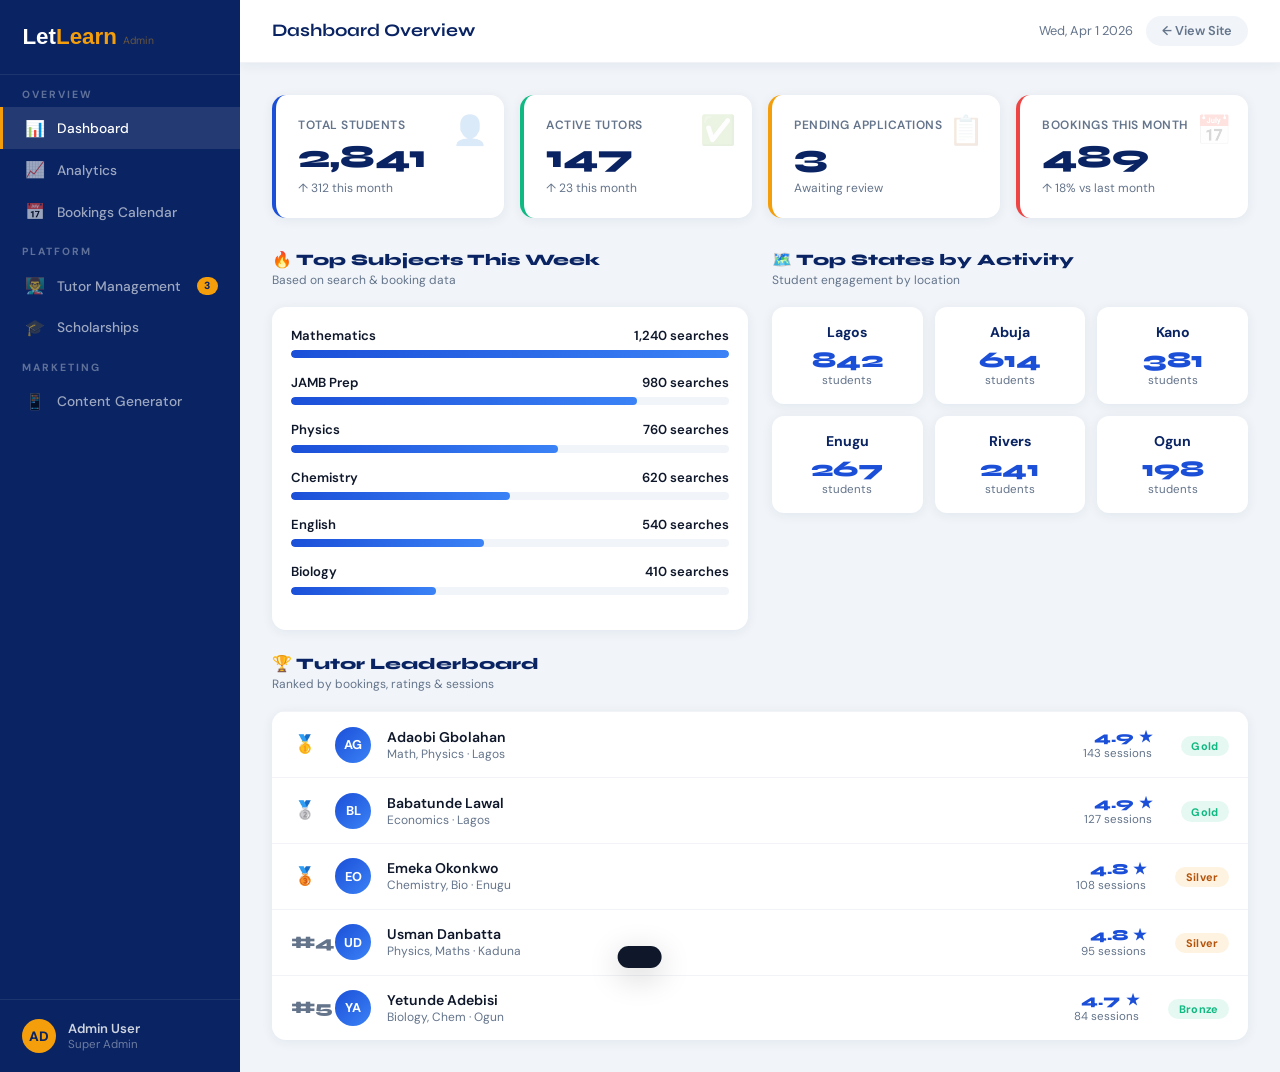
==== admin.html @ 4f498bf2 "Add files via upload" ====
<!DOCTYPE html>
<html lang="en">
<head>
<meta charset="UTF-8"/>
<meta name="viewport" content="width=device-width, initial-scale=1.0"/>
<title>Admin Dashboard — LetLearn</title>
<link rel="preconnect" href="https://fonts.googleapis.com"/>
<link href="https://fonts.googleapis.com/css2?family=Clash+Display:wght@400;500;600;700&family=Syne:wght@400;500;600;700;800&family=DM+Sans:ital,opsz,wght@0,9..40,300;0,9..40,400;0,9..40,500&display=swap" rel="stylesheet"/>
<style>
*,*::before,*::after{box-sizing:border-box;margin:0;padding:0}
body{font-family:'DM Sans',sans-serif;background:#F1F5F9;color:#0F172A;display:flex;min-height:100vh}
a{text-decoration:none;color:inherit}
button{cursor:pointer;border:none;font-family:inherit}

:root{
  --blue:#0A2463;--mid:#1B4FD8;--bright:#3B82F6;--gold:#F59E0B;
  --green:#10B981;--red:#EF4444;--gray:#64748B;--soft:#F1F5F9;--white:#fff;
  --shadow:0 2px 12px rgba(10,36,99,.07);--radius:14px;
}

/* SIDEBAR */
.sidebar{width:240px;background:var(--blue);min-height:100vh;flex-shrink:0;display:flex;flex-direction:column;position:sticky;top:0}
.sb-logo{padding:1.5rem 1.4rem;font-family:'Clash Display',sans-serif;font-weight:700;font-size:1.4rem;color:white;border-bottom:1px solid rgba(255,255,255,.08)}
.sb-logo span{color:var(--gold)}
.sb-section{font-size:.65rem;font-weight:700;letter-spacing:2px;text-transform:uppercase;color:rgba(255,255,255,.35);padding:.8rem 1.4rem .4rem}
.sb-item{display:flex;align-items:center;gap:.7rem;padding:.65rem 1.4rem;font-size:.86rem;font-weight:500;color:rgba(255,255,255,.6);cursor:pointer;transition:all .2s;border-left:3px solid transparent}
.sb-item:hover{background:rgba(255,255,255,.06);color:white}
.sb-item.active{background:rgba(255,255,255,.1);color:white;border-left-color:var(--gold)}
.sb-item .icon{font-size:1rem;width:20px;text-align:center}
.sb-badge{margin-left:auto;background:var(--gold);color:var(--blue);font-size:.65rem;font-weight:800;padding:.15rem .45rem;border-radius:50px}
.sb-footer{margin-top:auto;padding:1.2rem 1.4rem;border-top:1px solid rgba(255,255,255,.08)}
.sb-user{display:flex;align-items:center;gap:.7rem}
.sb-avatar{width:34px;height:34px;border-radius:50%;background:var(--gold);color:var(--blue);display:flex;align-items:center;justify-content:center;font-weight:800;font-size:.85rem;flex-shrink:0}
.sb-name{font-size:.82rem;font-weight:600;color:rgba(255,255,255,.8)}
.sb-role{font-size:.72rem;color:rgba(255,255,255,.4)}

/* MAIN */
.main{flex:1;overflow-y:auto}
.topbar{background:white;padding:1rem 2rem;display:flex;align-items:center;justify-content:space-between;border-bottom:1px solid rgba(10,36,99,.06);position:sticky;top:0;z-index:10;box-shadow:var(--shadow)}
.topbar-title{font-family:'Syne',sans-serif;font-weight:700;font-size:1.1rem;color:var(--blue)}
.topbar-actions{display:flex;align-items:center;gap:.8rem}
.btn-sm{padding:.4rem 1rem;border-radius:50px;font-size:.8rem;font-weight:600;transition:all .2s}
.btn-primary-sm{background:var(--mid);color:white}
.btn-primary-sm:hover{background:var(--blue)}
.btn-danger-sm{background:rgba(239,68,68,.1);color:#DC2626}
.btn-success-sm{background:rgba(16,185,129,.1);color:var(--green)}
.btn-ghost-sm{background:var(--soft);color:var(--gray)}

.content{padding:2rem;display:none}
.content.active{display:block}

/* KPI CARDS */
.kpi-grid{display:grid;grid-template-columns:repeat(auto-fit,minmax(200px,1fr));gap:1rem;margin-bottom:2rem}
.kpi{background:white;border-radius:var(--radius);padding:1.4rem;box-shadow:var(--shadow);border-left:4px solid transparent;position:relative;overflow:hidden}
.kpi.blue{border-color:var(--mid)}
.kpi.gold{border-color:var(--gold)}
.kpi.green{border-color:var(--green)}
.kpi.red{border-color:#EF4444}
.kpi-label{font-size:.75rem;font-weight:600;color:var(--gray);text-transform:uppercase;letter-spacing:.5px;margin-bottom:.5rem}
.kpi-value{font-family:'Syne',sans-serif;font-size:2rem;font-weight:800;color:var(--blue);line-height:1}
.kpi-sub{font-size:.75rem;color:var(--gray);margin-top:.4rem}
.kpi-icon{position:absolute;right:1rem;top:1rem;font-size:1.8rem;opacity:.15}

/* SECTION */
.sec-header{display:flex;align-items:center;justify-content:space-between;margin-bottom:1.2rem}
.sec-title{font-family:'Syne',sans-serif;font-weight:800;font-size:1rem;color:var(--blue)}
.sec-sub{font-size:.75rem;color:var(--gray);margin-top:.2rem}

/* TABLE */
.table-wrap{background:white;border-radius:var(--radius);box-shadow:var(--shadow);overflow:hidden}
table{width:100%;border-collapse:collapse}
thead{background:var(--soft)}
th{padding:.9rem 1rem;text-align:left;font-size:.72rem;font-weight:700;color:var(--gray);text-transform:uppercase;letter-spacing:.5px;white-space:nowrap}
td{padding:.85rem 1rem;font-size:.85rem;color:#334155;border-top:1px solid rgba(10,36,99,.05)}
tr:hover td{background:rgba(27,79,216,.02)}

/* STATUS CHIPS */
.chip{display:inline-block;font-size:.68rem;font-weight:700;padding:.2rem .65rem;border-radius:50px;letter-spacing:.3px}
.chip.pending{background:rgba(245,158,11,.12);color:#B45309}
.chip.approved{background:rgba(16,185,129,.1);color:var(--green)}
.chip.rejected{background:rgba(239,68,68,.1);color:#DC2626}
.chip.open{background:rgba(16,185,129,.1);color:var(--green)}

/* LEADERBOARD */
.lb-row{display:flex;align-items:center;gap:1rem;padding:.9rem 1.2rem;border-top:1px solid rgba(10,36,99,.05)}
.lb-rank{font-family:'Syne',sans-serif;font-weight:800;font-size:1.1rem;width:28px;text-align:center;color:var(--gray);flex-shrink:0}
.lb-rank.top{color:var(--gold)}
.lb-avatar{width:36px;height:36px;border-radius:50%;background:linear-gradient(135deg,var(--mid),var(--bright));color:white;display:flex;align-items:center;justify-content:center;font-weight:700;font-size:.8rem;flex-shrink:0}
.lb-info{flex:1}
.lb-name{font-weight:600;font-size:.88rem}
.lb-meta{font-size:.75rem;color:var(--gray)}
.lb-score{font-family:'Syne',sans-serif;font-weight:800;font-size:.95rem;color:var(--mid)}

/* SUBJECT BARS */
.subj-bar-wrap{background:white;border-radius:var(--radius);box-shadow:var(--shadow);padding:1.2rem}
.subj-row{margin-bottom:1rem}
.subj-top{display:flex;justify-content:space-between;font-size:.82rem;font-weight:600;margin-bottom:.4rem}
.bar{height:8px;border-radius:50px;background:var(--soft);overflow:hidden}
.bar-fill{height:100%;border-radius:50px;background:linear-gradient(90deg,var(--mid),var(--bright));transition:width .8s ease}

/* STATE CARDS */
.state-grid{display:grid;grid-template-columns:repeat(auto-fill,minmax(150px,1fr));gap:.75rem}
.state-card{background:white;border-radius:12px;box-shadow:var(--shadow);padding:1rem;text-align:center}
.state-name{font-weight:700;font-size:.88rem;color:var(--blue);margin-bottom:.3rem}
.state-count{font-family:'Syne',sans-serif;font-size:1.4rem;font-weight:800;color:var(--mid)}
.state-label{font-size:.72rem;color:var(--gray)}

/* GEN CONTENT */
.gen-tabs{display:flex;gap:.4rem;margin-bottom:1rem}
.gen-tab{padding:.45rem 1rem;border-radius:50px;font-size:.8rem;font-weight:600;background:var(--soft);color:var(--gray);transition:all .2s}
.gen-tab.active{background:var(--mid);color:white}
.gen-content{background:white;border-radius:var(--radius);box-shadow:var(--shadow);padding:1.5rem}
.gen-post{background:var(--soft);border-radius:12px;padding:1.2rem;font-size:.88rem;line-height:1.7;color:#334155;margin-bottom:1rem;white-space:pre-wrap;font-family:'DM Sans',sans-serif}
.gen-actions{display:flex;gap:.8rem;flex-wrap:wrap}

/* CALENDAR */
.cal-grid{display:grid;grid-template-columns:repeat(7,1fr);gap:.3rem}
.cal-head{text-align:center;font-size:.68rem;font-weight:700;color:var(--gray);padding:.3rem;text-transform:uppercase}
.cal-day{aspect-ratio:1;display:flex;align-items:center;justify-content:center;border-radius:8px;font-size:.8rem;cursor:pointer;transition:all .2s;position:relative}
.cal-day:hover{background:rgba(27,79,216,.08)}
.cal-day.today{background:var(--mid);color:white;font-weight:700}
.cal-day.has-booking::after{content:'';position:absolute;bottom:3px;left:50%;transform:translateX(-50%);width:4px;height:4px;border-radius:50%;background:var(--gold)}
.cal-day.empty{opacity:0}

/* Toast */
.toast{position:fixed;bottom:2rem;left:50%;transform:translateX(-50%) translateY(100px);background:#0F172A;color:white;padding:.7rem 1.4rem;border-radius:50px;font-size:.85rem;font-weight:600;z-index:999;transition:transform .3s;box-shadow:0 8px 32px rgba(0,0,0,.2)}
.toast.show{transform:translateX(-50%) translateY(0)}

/* Responsive */
@media(max-width:768px){
  .sidebar{display:none}
  .content{padding:1rem}
  .topbar{padding:.8rem 1rem}
}
</style>
</head>
<body>

<!-- SIDEBAR -->
<div class="sidebar">
  <div class="sb-logo">Let<span>Learn</span> <span style="font-size:.65rem;opacity:.4;font-family:'DM Sans';font-weight:400">Admin</span></div>

  <div class="sb-section">Overview</div>
  <div class="sb-item active" onclick="showPage('overview',this)"><span class="icon">📊</span> Dashboard</div>
  <div class="sb-item" onclick="showPage('analytics',this)"><span class="icon">📈</span> Analytics</div>
  <div class="sb-item" onclick="showPage('calendar',this)"><span class="icon">📅</span> Bookings Calendar</div>

  <div class="sb-section">Platform</div>
  <div class="sb-item" onclick="showPage('tutors',this)">
    <span class="icon">👨‍🏫</span> Tutor Management
    <span class="sb-badge" id="pendingBadge">3</span>
  </div>
  <div class="sb-item" onclick="showPage('scholarships',this)"><span class="icon">🎓</span> Scholarships</div>

  <div class="sb-section">Marketing</div>
  <div class="sb-item" onclick="showPage('social',this)"><span class="icon">📱</span> Content Generator</div>

  <div class="sb-footer">
    <div class="sb-user">
      <div class="sb-avatar">AD</div>
      <div>
        <div class="sb-name">Admin User</div>
        <div class="sb-role">Super Admin</div>
      </div>
    </div>
  </div>
</div>

<!-- MAIN -->
<div class="main">

  <!-- TOP BAR -->
  <div class="topbar">
    <div class="topbar-title" id="topbarTitle">Dashboard Overview</div>
    <div class="topbar-actions">
      <span style="font-size:.8rem;color:var(--gray)">Wed, Apr 1 2026</span>
      <a href="index.html" class="btn-sm btn-ghost-sm">← View Site</a>
    </div>
  </div>

  <!-- OVERVIEW -->
  <div class="content active" id="page-overview">
    <div class="kpi-grid">
      <div class="kpi blue"><div class="kpi-icon">👤</div><div class="kpi-label">Total Students</div><div class="kpi-value">2,841</div><div class="kpi-sub">↑ 312 this month</div></div>
      <div class="kpi green"><div class="kpi-icon">✅</div><div class="kpi-label">Active Tutors</div><div class="kpi-value">147</div><div class="kpi-sub">↑ 23 this month</div></div>
      <div class="kpi gold"><div class="kpi-icon">📋</div><div class="kpi-label">Pending Applications</div><div class="kpi-value">3</div><div class="kpi-sub">Awaiting review</div></div>
      <div class="kpi red"><div class="kpi-icon">📅</div><div class="kpi-label">Bookings This Month</div><div class="kpi-value">489</div><div class="kpi-sub">↑ 18% vs last month</div></div>
    </div>

    <div style="display:grid;grid-template-columns:1fr 1fr;gap:1.5rem">
      <!-- Top Subjects -->
      <div>
        <div class="sec-header"><div><div class="sec-title">🔥 Top Subjects This Week</div><div class="sec-sub">Based on search & booking data</div></div></div>
        <div class="subj-bar-wrap" id="subjectBars"></div>
      </div>

      <!-- Top States -->
      <div>
        <div class="sec-header"><div><div class="sec-title">🗺️ Top States by Activity</div><div class="sec-sub">Student engagement by location</div></div></div>
        <div class="state-grid" id="stateGrid"></div>
      </div>
    </div>

    <!-- Leaderboard -->
    <div style="margin-top:1.5rem">
      <div class="sec-header"><div><div class="sec-title">🏆 Tutor Leaderboard</div><div class="sec-sub">Ranked by bookings, ratings & sessions</div></div></div>
      <div class="table-wrap" id="leaderboard"></div>
    </div>
  </div>

  <!-- ANALYTICS -->
  <div class="content" id="page-analytics">
    <div class="kpi-grid">
      <div class="kpi blue"><div class="kpi-label">Scholarship Searches / Day</div><div class="kpi-value">1,240</div><div class="kpi-sub">↑ 8% vs last week</div></div>
      <div class="kpi green"><div class="kpi-label">Avg Session Rating</div><div class="kpi-value">4.8</div><div class="kpi-sub">Based on 1,203 reviews</div></div>
      <div class="kpi gold"><div class="kpi-label">Tutor Approval Rate</div><div class="kpi-value">74%</div><div class="kpi-sub">Last 30 days</div></div>
      <div class="kpi red"><div class="kpi-label">Avg Time to Approval</div><div class="kpi-value">1.4d</div><div class="kpi-sub">Days from application</div></div>
    </div>
    <div style="background:white;border-radius:var(--radius);box-shadow:var(--shadow);padding:2rem;text-align:center;color:var(--gray)">
      <div style="font-size:3rem;margin-bottom:1rem">📊</div>
      <div style="font-weight:600;margin-bottom:.5rem">Full Analytics Dashboard</div>
      <div style="font-size:.85rem">Connect to Supabase & Cloudflare Analytics for live charts and funnel data.</div>
    </div>
  </div>

  <!-- CALENDAR -->
  <div class="content" id="page-calendar">
    <div style="background:white;border-radius:var(--radius);box-shadow:var(--shadow);padding:1.5rem;max-width:480px;margin-bottom:1.5rem">
      <div class="sec-header" style="margin-bottom:1rem">
        <div class="sec-title">📅 April 2026</div>
        <div style="display:flex;gap:.5rem">
          <button class="btn-sm btn-ghost-sm">←</button>
          <button class="btn-sm btn-ghost-sm">→</button>
        </div>
      </div>
      <div class="cal-grid" id="calendar"></div>
    </div>
    <div class="table-wrap">
      <table>
        <thead><tr><th>Date</th><th>Student</th><th>Tutor</th><th>Subject</th><th>Type</th><th>Status</th></tr></thead>
        <tbody id="bookingsTable"></tbody>
      </table>
    </div>
  </div>

  <!-- TUTORS -->
  <div class="content" id="page-tutors">
    <div class="sec-header">
      <div><div class="sec-title">👨‍🏫 Tutor Management</div><div class="sec-sub" id="pendingCount">3 applications pending review</div></div>
    </div>
    <div class="table-wrap" style="margin-bottom:1.5rem">
      <table>
        <thead><tr><th>Name</th><th>Subjects</th><th>Rate</th><th>State</th><th>Status</th><th>Applied</th><th>Actions</th></tr></thead>
        <tbody id="tutorTable"></tbody>
      </table>
    </div>
    <div class="sec-header" style="margin-top:2rem"><div><div class="sec-title">✅ Active Tutors</div><div class="sec-sub">Currently visible on the platform</div></div></div>
    <div class="table-wrap">
      <table>
        <thead><tr><th>Name</th><th>Subjects</th><th>State</th><th>Rating</th><th>Sessions</th><th>Rate</th></tr></thead>
        <tbody id="activeTutorTable"></tbody>
      </table>
    </div>
  </div>

  <!-- SCHOLARSHIPS -->
  <div class="content" id="page-scholarships">
    <div class="sec-header">
      <div><div class="sec-title">🎓 Scholarship Management</div><div class="sec-sub">Manage and curate scholarship listings</div></div>
      <button class="btn-sm btn-primary-sm" onclick="showToast('Feature coming in Phase 1!')">+ Add Scholarship</button>
    </div>
    <div style="background:white;border-radius:var(--radius);box-shadow:var(--shadow);padding:2rem;text-align:center;color:var(--gray)">
      <div style="font-size:3rem;margin-bottom:1rem">🤖</div>
      <div style="font-weight:600;margin-bottom:.5rem">AI-Powered (Current)</div>
      <div style="font-size:.85rem;max-width:400px;margin:0 auto 1.5rem">Scholarships are currently generated dynamically by Claude AI. Manual curation and override is scheduled for Phase 1.</div>
      <button class="btn-sm btn-primary-sm" onclick="showToast('This will connect to your Supabase scholarships table in Phase 1')">Set Up Manual Listings</button>
    </div>
  </div>

  <!-- SOCIAL -->
  <div class="content" id="page-social">
    <div class="sec-header">
      <div><div class="sec-title">📱 Social Media Content Generator</div><div class="sec-sub">Turn platform data into ready-to-post content</div></div>
    </div>
    <div class="gen-tabs">
      <button class="gen-tab active" onclick="switchGenTab('tiktok',this)">▶️ TikTok</button>
      <button class="gen-tab" onclick="switchGenTab('instagram',this)">📸 Instagram</button>
      <button class="gen-tab" onclick="switchGenTab('whatsapp',this)">💬 WhatsApp</button>
    </div>
    <div class="gen-content">
      <div style="margin-bottom:1.2rem">
        <label style="font-size:.82rem;font-weight:600;color:var(--gray);display:block;margin-bottom:.5rem">Topic</label>
        <div style="display:flex;gap:.5rem;flex-wrap:wrap" id="topicPills">
          <button class="gen-tab active" onclick="selectTopic(this,'Most Wanted Subjects')">Most Wanted Subjects</button>
          <button class="gen-tab" onclick="selectTopic(this,'Lagos Scholarships')">Lagos Scholarships</button>
          <button class="gen-tab" onclick="selectTopic(this,'JAMB Tips')">JAMB Tips</button>
          <button class="gen-tab" onclick="selectTopic(this,'New Tutors')">New Tutors</button>
        </div>
      </div>
      <div class="gen-post" id="genPost">Loading post...</div>
      <div class="gen-actions">
        <button class="btn-sm btn-primary-sm" onclick="generatePost()">🔄 Regenerate</button>
        <button class="btn-sm btn-ghost-sm" onclick="copyPost()">📋 Copy to Clipboard</button>
      </div>
    </div>
  </div>

</div><!-- end main -->

<div class="toast" id="toast"></div>

<script>
// ── DATA ─────────────────────────────────────────────────────────────────
const SUBJECTS_DATA = [
  { name: 'Mathematics', count: 1240, pct: 100 },
  { name: 'JAMB Prep', count: 980, pct: 79 },
  { name: 'Physics', count: 760, pct: 61 },
  { name: 'Chemistry', count: 620, pct: 50 },
  { name: 'English', count: 540, pct: 44 },
  { name: 'Biology', count: 410, pct: 33 },
];

const STATES_DATA = [
  { name: 'Lagos', count: 842 },
  { name: 'Abuja', count: 614 },
  { name: 'Kano', count: 381 },
  { name: 'Enugu', count: 267 },
  { name: 'Rivers', count: 241 },
  { name: 'Ogun', count: 198 },
];

const LEADERBOARD = [
  { name: 'Adaobi Gbolahan', initials: 'AG', subjects: 'Math, Physics', state: 'Lagos', rating: 4.9, sessions: 143, tier: 'Gold' },
  { name: 'Babatunde Lawal', initials: 'BL', subjects: 'Economics', state: 'Lagos', rating: 4.9, sessions: 127, tier: 'Gold' },
  { name: 'Emeka Okonkwo', initials: 'EO', subjects: 'Chemistry, Bio', state: 'Enugu', rating: 4.8, sessions: 108, tier: 'Silver' },
  { name: 'Usman Danbatta', initials: 'UD', subjects: 'Physics, Maths', state: 'Kaduna', rating: 4.8, sessions: 95, tier: 'Silver' },
  { name: 'Yetunde Adebisi', initials: 'YA', subjects: 'Biology, Chem', state: 'Ogun', rating: 4.7, sessions: 84, tier: 'Bronze' },
];

const PENDING_APPS = [
  { id: 1, name: 'Chioma Nwosu', subjects: 'Mathematics, Further Maths', rate: '₦4,000', state: 'Imo', status: 'pending', date: 'Mar 29, 2026' },
  { id: 2, name: 'Abubakar Musa', subjects: 'Physics, JAMB Prep', rate: '₦3,000', state: 'Sokoto', status: 'pending', date: 'Mar 30, 2026' },
  { id: 3, name: 'Temitope Adeyemi', subjects: 'English, Literature', rate: '₦2,500', state: 'Oyo', status: 'pending', date: 'Mar 31, 2026' },
];

const ACTIVE_TUTORS_DB = [
  { name: 'Adaobi Gbolahan', subjects: 'Math, Physics, JAMB', state: 'Lagos', rating: '4.9 ★', sessions: 143, rate: '₦3,500' },
  { name: 'Emeka Okonkwo', subjects: 'Chemistry, Biology, WAEC', state: 'Enugu', rating: '4.8 ★', sessions: 93, rate: '₦2,800' },
  { name: 'Fatima Al-Hassan', subjects: 'English, Literature, JAMB', state: 'Kano', rating: '4.7 ★', sessions: 84, rate: '₦2,500' },
  { name: 'Babatunde Lawal', subjects: 'Economics, Commerce', state: 'Lagos', rating: '4.9 ★', sessions: 127, rate: '₦3,200' },
];

const BOOKINGS = [
  { date: 'Apr 2', student: 'Amaka O.', tutor: 'Adaobi G.', subject: 'Mathematics', type: 'Online', status: 'confirmed' },
  { date: 'Apr 3', student: 'Emeka I.', tutor: 'Emeka O.', subject: 'Chemistry', type: 'In-Person', status: 'confirmed' },
  { date: 'Apr 5', student: 'Ngozi A.', tutor: 'Fatima H.', subject: 'English', type: 'Online', status: 'pending' },
  { date: 'Apr 7', student: 'Chidi U.', tutor: 'Babatunde L.', subject: 'Economics', type: 'Online', status: 'confirmed' },
  { date: 'Apr 10', student: 'Femi T.', tutor: 'Adaobi G.', subject: 'Physics', type: 'In-Person', status: 'pending' },
];

// ── RENDERS ──────────────────────────────────────────────────────────────
function renderSubjectBars() {
  const el = document.getElementById('subjectBars');
  if (!el) return;
  el.innerHTML = SUBJECTS_DATA.map(s => `
    <div class="subj-row">
      <div class="subj-top"><span>${s.name}</span><span>${s.count.toLocaleString()} searches</span></div>
      <div class="bar"><div class="bar-fill" style="width:${s.pct}%"></div></div>
    </div>
  `).join('');
}

function renderStates() {
  const el = document.getElementById('stateGrid');
  if (!el) return;
  el.innerHTML = STATES_DATA.map(s => `
    <div class="state-card">
      <div class="state-name">${s.name}</div>
      <div class="state-count">${s.count}</div>
      <div class="state-label">students</div>
    </div>
  `).join('');
}

function renderLeaderboard() {
  const el = document.getElementById('leaderboard');
  if (!el) return;
  el.innerHTML = LEADERBOARD.map((t, i) => `
    <div class="lb-row">
      <div class="lb-rank ${i < 2 ? 'top' : ''}">${i === 0 ? '🥇' : i === 1 ? '🥈' : i === 2 ? '🥉' : '#' + (i+1)}</div>
      <div class="lb-avatar">${t.initials}</div>
      <div class="lb-info">
        <div class="lb-name">${t.name}</div>
        <div class="lb-meta">${t.subjects} · ${t.state}</div>
      </div>
      <div style="text-align:right">
        <div class="lb-score">${t.rating} ★</div>
        <div style="font-size:.72rem;color:var(--gray)">${t.sessions} sessions</div>
      </div>
      <div style="margin-left:.8rem">
        <span class="chip ${t.tier === 'Gold' ? 'approved' : t.tier === 'Silver' ? 'pending' : 'open'}">${t.tier}</span>
      </div>
    </div>
  `).join('');
}

function renderTutorTable() {
  const el = document.getElementById('tutorTable');
  if (!el) return;
  el.innerHTML = PENDING_APPS.map(a => `
    <tr id="app-${a.id}">
      <td><strong>${a.name}</strong></td>
      <td style="font-size:.8rem">${a.subjects}</td>
      <td>${a.rate}/hr</td>
      <td>${a.state}</td>
      <td><span class="chip ${a.status}">${a.status}</span></td>
      <td style="color:var(--gray);font-size:.8rem">${a.date}</td>
      <td>
        <div style="display:flex;gap:.4rem">
          <button class="btn-sm btn-success-sm" onclick="approveApp(${a.id},'${a.name}')">✓ Approve</button>
          <button class="btn-sm btn-danger-sm" onclick="rejectApp(${a.id},'${a.name}')">✗ Reject</button>
        </div>
      </td>
    </tr>
  `).join('');
}

function renderActiveTutors() {
  const el = document.getElementById('activeTutorTable');
  if (!el) return;
  el.innerHTML = ACTIVE_TUTORS_DB.map(t => `
    <tr>
      <td><strong>${t.name}</strong></td>
      <td style="font-size:.8rem">${t.subjects}</td>
      <td>${t.state}</td>
      <td style="color:#B45309;font-weight:600">${t.rating}</td>
      <td>${t.sessions}</td>
      <td><strong>${t.rate}/hr</strong></td>
    </tr>
  `).join('');
}

function renderCalendar() {
  const el = document.getElementById('calendar');
  if (!el) return;
  const days = ['Su','Mo','Tu','We','Th','Fr','Sa'];
  let html = days.map(d => `<div class="cal-head">${d}</div>`).join('');
  // April 2026 starts on Wednesday (day index 3)
  for (let i = 0; i < 3; i++) html += `<div class="cal-day empty"></div>`;
  const bookingDays = [2, 3, 5, 7, 10, 14, 17, 21, 24, 28];
  for (let d = 1; d <= 30; d++) {
    const isToday = d === 1;
    const hasBook = bookingDays.includes(d);
    html += `<div class="cal-day${isToday?' today':''}${hasBook?' has-booking':''}">${d}</div>`;
  }
  el.innerHTML = html;
}

function renderBookingsTable() {
  const el = document.getElementById('bookingsTable');
  if (!el) return;
  el.innerHTML = BOOKINGS.map(b => `
    <tr>
      <td>${b.date}</td>
      <td>${b.student}</td>
      <td>${b.tutor}</td>
      <td>${b.subject}</td>
      <td style="font-size:.8rem">${b.type}</td>
      <td><span class="chip ${b.status}">${b.status}</span></td>
    </tr>
  `).join('');
}

// ── ACTIONS ──────────────────────────────────────────────────────────────
function approveApp(id, name) {
  const row = document.getElementById('app-' + id);
  if (row) {
    row.querySelector('td:nth-child(5)').innerHTML = '<span class="chip approved">approved</span>';
    row.querySelector('td:last-child').innerHTML = '<span style="font-size:.8rem;color:var(--green);font-weight:600">✓ Approved</span>';
  }
  // Update badge
  const badge = document.getElementById('pendingBadge');
  const pending = document.querySelectorAll('.chip.pending').length;
  badge.textContent = pending;
  showToast(`✅ ${name} has been approved!`);
}

function rejectApp(id, name) {
  const row = document.getElementById('app-' + id);
  if (row) {
    row.querySelector('td:nth-child(5)').innerHTML = '<span class="chip rejected">rejected</span>';
    row.querySelector('td:last-child').innerHTML = '<span style="font-size:.8rem;color:#DC2626;font-weight:600">✗ Rejected</span>';
  }
  showToast(`${name}'s application has been rejected.`);
}

// ── SOCIAL GEN ─────────────────────────────────────────────────────────
const POSTS = {
  tiktok: {
    'Most Wanted Subjects': `🔥 The #1 most searched subject on LetLearn this week? MATHEMATICS.\n\nNot surprised?\n\nHere's what we know:\n✅ 1,240 students searched for Maths tutors\n✅ Lagos alone has 400+ searches\n✅ Average tutor rate: ₦3,200/hr\n\nIf you're a Maths tutor in Nigeria — JOIN NOW 👇\n\n#LetLearn #NigerianTutor #Mathematics #JAMB2026`,
    'Lagos Scholarships': `📢 ATTENTION Lagos Students!\n\nWe just found 6 open scholarships specifically for Lagos students.\n\nDeadlines range from July to October 2026.\n\nSome are up to ₦300,000 🤑\n\nSearch "Lagos" on LetLearn right now before they close!\n\nLink in bio 👆\n\n#LetLearn #LagosStudent #Scholarship2026`,
    'JAMB Tips': `JAMB tip that literally nobody talks about 👇\n\nThe students who score 280+ don't just read more.\n\nThey do PAST QUESTIONS every single day.\n\n40 minutes. Every day. For 8 weeks.\n\nWant a tutor to guide you through this?\n\nFind one on LetLearn 📚\n\n#JAMB2026 #LetLearn #NigerianStudents`,
    'New Tutors': `We just approved 23 new tutors this month! 🎉\n\nSubjects: Maths, Physics, Chemistry, English, Economics...\n\nStates: Lagos, Abuja, Kano, Enugu, Rivers...\n\nAll verified. All ready to book.\n\nFind your tutor on LetLearn 👇\n\n#LetLearn #NigerianTutor #Education`,
  },
  instagram: {
    'Most Wanted Subjects': `📊 Platform Data Drop!\n\nMathematics is the #1 most-searched subject on LetLearn this week with over 1,200 student searches.\n\nOur verified Mathematics tutors are available across 30+ Nigerian states, starting from ₦2,500/hr.\n\nFind your tutor at the link in bio.\n\n#LetLearnNG #MathsTutor #NigerianStudents #Education #JAMB2026 #WAEC2026`,
    'Lagos Scholarships': `🎓 Lagos Students — This one is for you!\n\nWe found 6 scholarships open RIGHT NOW specifically for Lagos indigenes or students in Lagos state.\n\nAmounts: ₦150,000 – ₦300,000\nDeadlines: July – October 2026\n\nSearch "Lagos" on LetLearn to see all of them. Free to access.\n\n#Scholarship2026 #LagosStudents #LetLearnNG`,
    'JAMB Tips': `The formula for JAMB success is simpler than you think:\n\n📌 Consistent past questions practice\n📌 Subject-specific tutor support\n📌 Understanding exam technique (not just content)\n\nOur JAMB-specialist tutors are available from ₦2,500/hr.\n\nBook a trial session on LetLearn. Link in bio.\n\n#JAMB2026 #LetLearnNG #NigerianEducation`,
    'New Tutors': `23 new tutors joined LetLearn this month — all verified, all rated.\n\nWe approve every single tutor manually before they go live. Qualifications checked. Background reviewed. References confirmed.\n\nBrowse our full tutor directory at the link in bio.\n\n#LetLearnNG #VerifiedTutors #NigerianTutors #Education`,
  },
  whatsapp: {
    'Most Wanted Subjects': `Hey 👋\n\nQuick question — are you or your child struggling with Mathematics?\n\nThis week alone, over 1,200 students on LetLearn searched for Mathematics tutors.\n\nWe have 50+ verified Maths tutors available starting from ₦2,500/hr — online or in-person.\n\nCheck it out here: https://letlearn-eight.vercel.app\n\nForward to any parent or student who needs this! 🙏`,
    'Lagos Scholarships': `Lagos students, pay attention! 🚨\n\nThere are currently 6 scholarships OPEN for Lagos students right now — some up to ₦300,000.\n\nDeadlines are coming up soon. Don't miss them!\n\nFind them all here (free): https://letlearn-eight.vercel.app\n\nPlease share with your classmates, siblings, and friends! 🎓`,
    'JAMB Tips': `JAMB 2026 candidates — this is for you.\n\nThe single most effective JAMB prep strategy: 40 mins of past questions every day for 8 weeks.\n\nNeed a tutor to guide you? Our JAMB specialists are available from ₦2,500/hr.\n\nBook here: https://letlearn-eight.vercel.app\n\n📣 Share with any JAMB candidate you know!`,
    'New Tutors': `Great news! 🎉 LetLearn just onboarded 23 new verified tutors this month.\n\nSubjects: Maths, Physics, Chemistry, English, Biology, Economics & more.\n\nAll tutors are manually reviewed and approved by our team.\n\nFind your tutor here: https://letlearn-eight.vercel.app\n\nShare with anyone looking for a tutor! 🙏`,
  }
};

let currentTab = 'tiktok';
let currentTopic = 'Most Wanted Subjects';

function switchGenTab(tab, btn) {
  document.querySelectorAll('.gen-tab').forEach(b => b.classList.remove('active'));
  btn.classList.add('active');
  currentTab = tab;
  updatePost();
}

function selectTopic(btn, topic) {
  document.querySelectorAll('#topicPills .gen-tab').forEach(b => b.classList.remove('active'));
  btn.classList.add('active');
  currentTopic = topic;
  updatePost();
}

function updatePost() {
  const el = document.getElementById('genPost');
  if (!el) return;
  el.textContent = POSTS[currentTab][currentTopic] || 'Post content...';
}

function generatePost() {
  const el = document.getElementById('genPost');
  if (!el) return;
  el.textContent = '⏳ Regenerating...';
  setTimeout(() => { el.textContent = POSTS[currentTab][currentTopic]; }, 800);
}

function copyPost() {
  const el = document.getElementById('genPost');
  if (!el) return;
  navigator.clipboard.writeText(el.textContent).then(() => showToast('📋 Copied to clipboard!'));
}

// ── NAVIGATION ──────────────────────────────────────────────────────────
const TITLES = { overview:'Dashboard Overview', analytics:'Analytics', calendar:'Bookings Calendar', tutors:'Tutor Management', scholarships:'Scholarship Management', social:'Content Generator' };

function showPage(id, el) {
  document.querySelectorAll('.content').forEach(c => c.classList.remove('active'));
  document.querySelectorAll('.sb-item').forEach(i => i.classList.remove('active'));
  document.getElementById('page-' + id)?.classList.add('active');
  el.classList.add('active');
  document.getElementById('topbarTitle').textContent = TITLES[id] || id;
}

// ── TOAST ────────────────────────────────────────────────────────────────
function showToast(msg) {
  const t = document.getElementById('toast');
  t.textContent = msg;
  t.classList.add('show');
  setTimeout(() => t.classList.remove('show'), 3500);
}

// ── INIT ──────────────────────────────────────────────────────────────────
document.addEventListener('DOMContentLoaded', () => {
  renderSubjectBars();
  renderStates();
  renderLeaderboard();
  renderTutorTable();
  renderActiveTutors();
  renderCalendar();
  renderBookingsTable();
  updatePost();
  // Animate bars
  setTimeout(() => document.querySelectorAll('.bar-fill').forEach(b => {}), 100);
});
</script>
</body>
</html>
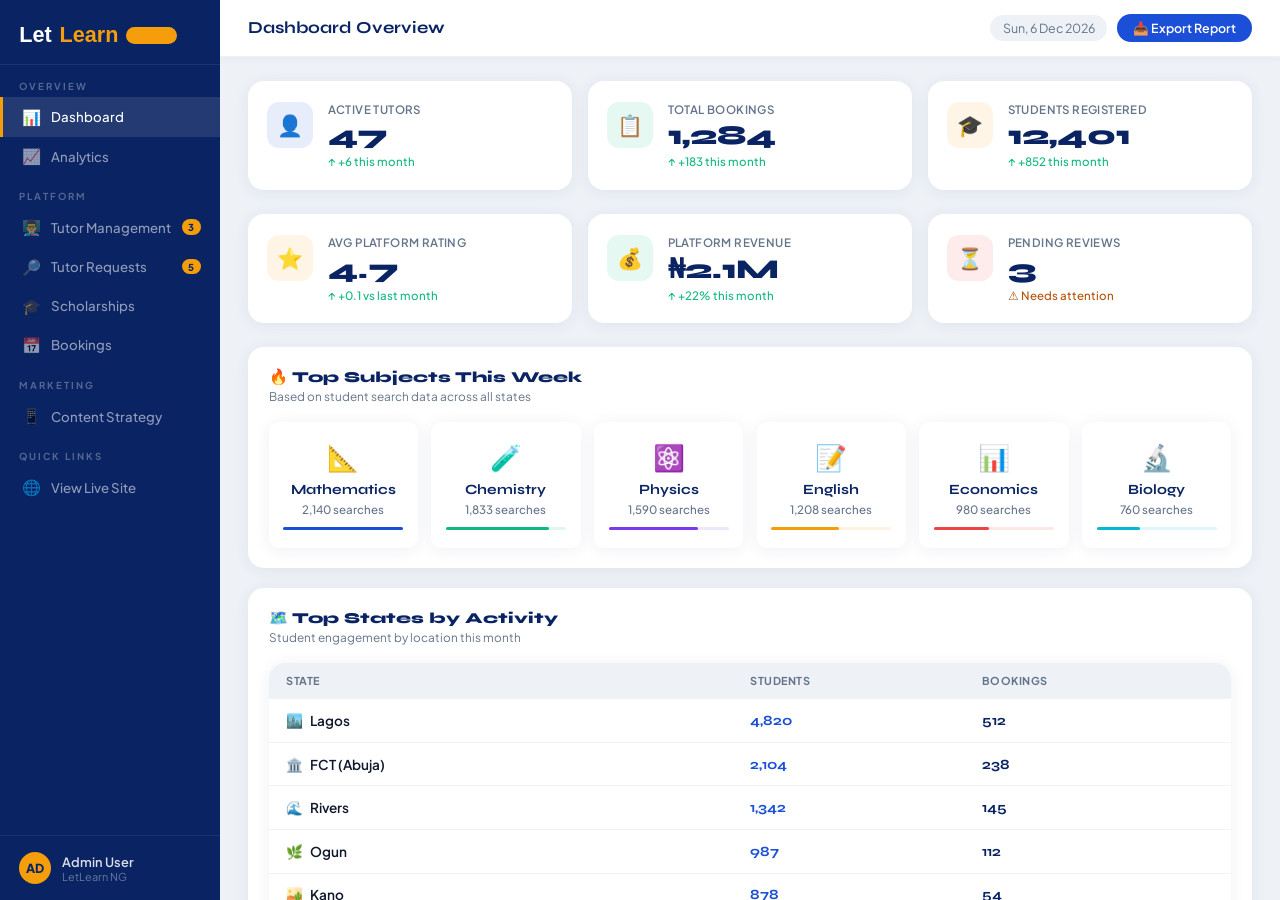
==== commit 4ecb31a0: "Update admin.html" ====
--- a/admin.html
+++ b/admin.html
@@ -5,162 +5,296 @@
 <meta name="viewport" content="width=device-width, initial-scale=1.0"/>
 <title>Admin Dashboard — LetLearn</title>
 <link rel="preconnect" href="https://fonts.googleapis.com"/>
-<link href="https://fonts.googleapis.com/css2?family=Clash+Display:wght@400;500;600;700&family=Syne:wght@400;500;600;700;800&family=DM+Sans:ital,opsz,wght@0,9..40,300;0,9..40,400;0,9..40,500&display=swap" rel="stylesheet"/>
+<link href="https://fonts.googleapis.com/css2?family=Clash+Display:wght@400;500;600;700&family=Syne:wght@400;500;600;700;800&family=Plus+Jakarta+Sans:wght@300;400;500;600;700&display=swap" rel="stylesheet"/>
 <style>
 *,*::before,*::after{box-sizing:border-box;margin:0;padding:0}
-body{font-family:'DM Sans',sans-serif;background:#F1F5F9;color:#0F172A;display:flex;min-height:100vh}
+html,body{height:100%}
+body{font-family:'Plus Jakarta Sans','DM Sans',sans-serif;background:#EEF2F7;color:#0F172A;display:flex;min-height:100vh;overflow-x:hidden}
 a{text-decoration:none;color:inherit}
 button{cursor:pointer;border:none;font-family:inherit}
 
 :root{
-  --blue:#0A2463;--mid:#1B4FD8;--bright:#3B82F6;--gold:#F59E0B;
-  --green:#10B981;--red:#EF4444;--gray:#64748B;--soft:#F1F5F9;--white:#fff;
-  --shadow:0 2px 12px rgba(10,36,99,.07);--radius:14px;
-}
-
-/* SIDEBAR */
-.sidebar{width:240px;background:var(--blue);min-height:100vh;flex-shrink:0;display:flex;flex-direction:column;position:sticky;top:0}
-.sb-logo{padding:1.5rem 1.4rem;font-family:'Clash Display',sans-serif;font-weight:700;font-size:1.4rem;color:white;border-bottom:1px solid rgba(255,255,255,.08)}
+  --blue:#0A2463;--mid:#1B4FD8;--bright:#3B82F6;--gold:#F59E0B;--gold-dark:#B45309;
+  --green:#10B981;--red:#EF4444;--purple:#7C3AED;--gray:#64748B;
+  --soft:#EEF2F7;--white:#fff;--dark:#0F172A;
+  --shadow:0 2px 16px rgba(10,36,99,.07);--shadow-md:0 4px 24px rgba(10,36,99,.1);
+  --radius:16px;--radius-sm:10px;
+}
+
+/* ── SIDEBAR ──────────────────────────────────────────────────── */
+.sidebar{
+  width:220px;background:var(--blue);min-height:100vh;flex-shrink:0;
+  display:flex;flex-direction:column;position:sticky;top:0;height:100vh;overflow-y:auto;
+  z-index:50;
+}
+.sb-logo{
+  padding:1.4rem 1.2rem 1rem;
+  font-family:'Clash Display',sans-serif;font-weight:700;font-size:1.35rem;
+  color:white;border-bottom:1px solid rgba(255,255,255,.08);
+  display:flex;align-items:center;gap:.5rem;
+}
 .sb-logo span{color:var(--gold)}
-.sb-section{font-size:.65rem;font-weight:700;letter-spacing:2px;text-transform:uppercase;color:rgba(255,255,255,.35);padding:.8rem 1.4rem .4rem}
-.sb-item{display:flex;align-items:center;gap:.7rem;padding:.65rem 1.4rem;font-size:.86rem;font-weight:500;color:rgba(255,255,255,.6);cursor:pointer;transition:all .2s;border-left:3px solid transparent}
-.sb-item:hover{background:rgba(255,255,255,.06);color:white}
+.sb-admin-pill{
+  font-family:'Plus Jakarta Sans',sans-serif;font-size:.58rem;font-weight:700;
+  background:var(--gold);color:var(--blue);padding:.15rem .5rem;border-radius:50px;
+  letter-spacing:.5px;text-transform:uppercase;
+}
+.sb-section{
+  font-size:.6rem;font-weight:700;letter-spacing:2px;text-transform:uppercase;
+  color:rgba(255,255,255,.3);padding:.9rem 1.2rem .35rem;
+}
+.sb-item{
+  display:flex;align-items:center;gap:.65rem;padding:.6rem 1.2rem;
+  font-size:.83rem;font-weight:500;color:rgba(255,255,255,.55);
+  cursor:pointer;transition:all .2s;border-left:3px solid transparent;
+  position:relative;
+}
+.sb-item:hover{background:rgba(255,255,255,.06);color:rgba(255,255,255,.9)}
 .sb-item.active{background:rgba(255,255,255,.1);color:white;border-left-color:var(--gold)}
-.sb-item .icon{font-size:1rem;width:20px;text-align:center}
-.sb-badge{margin-left:auto;background:var(--gold);color:var(--blue);font-size:.65rem;font-weight:800;padding:.15rem .45rem;border-radius:50px}
-.sb-footer{margin-top:auto;padding:1.2rem 1.4rem;border-top:1px solid rgba(255,255,255,.08)}
-.sb-user{display:flex;align-items:center;gap:.7rem}
-.sb-avatar{width:34px;height:34px;border-radius:50%;background:var(--gold);color:var(--blue);display:flex;align-items:center;justify-content:center;font-weight:800;font-size:.85rem;flex-shrink:0}
-.sb-name{font-size:.82rem;font-weight:600;color:rgba(255,255,255,.8)}
-.sb-role{font-size:.72rem;color:rgba(255,255,255,.4)}
-
-/* MAIN */
-.main{flex:1;overflow-y:auto}
-.topbar{background:white;padding:1rem 2rem;display:flex;align-items:center;justify-content:space-between;border-bottom:1px solid rgba(10,36,99,.06);position:sticky;top:0;z-index:10;box-shadow:var(--shadow)}
-.topbar-title{font-family:'Syne',sans-serif;font-weight:700;font-size:1.1rem;color:var(--blue)}
-.topbar-actions{display:flex;align-items:center;gap:.8rem}
-.btn-sm{padding:.4rem 1rem;border-radius:50px;font-size:.8rem;font-weight:600;transition:all .2s}
+.sb-icon{font-size:.95rem;width:18px;text-align:center;flex-shrink:0}
+.sb-badge{
+  margin-left:auto;background:var(--gold);color:var(--blue);
+  font-size:.6rem;font-weight:800;padding:.12rem .4rem;border-radius:50px;
+  min-width:18px;text-align:center;
+}
+.sb-footer{
+  margin-top:auto;padding:1rem 1.2rem;
+  border-top:1px solid rgba(255,255,255,.08);
+}
+.sb-user{display:flex;align-items:center;gap:.65rem}
+.sb-avatar{
+  width:32px;height:32px;border-radius:50%;
+  background:var(--gold);color:var(--blue);
+  display:flex;align-items:center;justify-content:center;
+  font-weight:800;font-size:.78rem;flex-shrink:0;
+}
+.sb-name{font-size:.8rem;font-weight:600;color:rgba(255,255,255,.85)}
+.sb-role{font-size:.68rem;color:rgba(255,255,255,.38)}
+
+/* ── MAIN ─────────────────────────────────────────────────────── */
+.main{flex:1;overflow-y:auto;display:flex;flex-direction:column;min-width:0}
+
+/* ── TOPBAR ───────────────────────────────────────────────────── */
+.topbar{
+  background:white;padding:.85rem 1.75rem;
+  display:flex;align-items:center;justify-content:space-between;
+  border-bottom:1px solid rgba(10,36,99,.06);
+  position:sticky;top:0;z-index:40;
+  box-shadow:0 1px 8px rgba(10,36,99,.05);
+}
+.topbar-left{display:flex;align-items:center;gap:1rem}
+.topbar-title{font-family:'Syne',sans-serif;font-weight:700;font-size:1.05rem;color:var(--blue)}
+.topbar-date{font-size:.78rem;color:var(--gray);background:var(--soft);padding:.3rem .8rem;border-radius:50px}
+.topbar-actions{display:flex;align-items:center;gap:.6rem}
+.btn-sm{padding:.4rem .9rem;border-radius:50px;font-size:.78rem;font-weight:600;transition:all .2s;white-space:nowrap}
 .btn-primary-sm{background:var(--mid);color:white}
 .btn-primary-sm:hover{background:var(--blue)}
 .btn-danger-sm{background:rgba(239,68,68,.1);color:#DC2626}
+.btn-danger-sm:hover{background:rgba(239,68,68,.2)}
 .btn-success-sm{background:rgba(16,185,129,.1);color:var(--green)}
+.btn-success-sm:hover{background:rgba(16,185,129,.2)}
 .btn-ghost-sm{background:var(--soft);color:var(--gray)}
-
-.content{padding:2rem;display:none}
+.btn-ghost-sm:hover{background:#e2e8f0}
+.btn-export{
+  background:var(--mid);color:white;padding:.4rem 1rem;
+  border-radius:50px;font-size:.78rem;font-weight:600;
+  display:flex;align-items:center;gap:.4rem;
+}
+.btn-export:hover{background:var(--blue)}
+
+/* ── CONTENT ──────────────────────────────────────────────────── */
+.content{padding:1.5rem 1.75rem;display:none;flex:1}
 .content.active{display:block}
 
-/* KPI CARDS */
-.kpi-grid{display:grid;grid-template-columns:repeat(auto-fit,minmax(200px,1fr));gap:1rem;margin-bottom:2rem}
-.kpi{background:white;border-radius:var(--radius);padding:1.4rem;box-shadow:var(--shadow);border-left:4px solid transparent;position:relative;overflow:hidden}
-.kpi.blue{border-color:var(--mid)}
-.kpi.gold{border-color:var(--gold)}
-.kpi.green{border-color:var(--green)}
-.kpi.red{border-color:#EF4444}
-.kpi-label{font-size:.75rem;font-weight:600;color:var(--gray);text-transform:uppercase;letter-spacing:.5px;margin-bottom:.5rem}
-.kpi-value{font-family:'Syne',sans-serif;font-size:2rem;font-weight:800;color:var(--blue);line-height:1}
-.kpi-sub{font-size:.75rem;color:var(--gray);margin-top:.4rem}
-.kpi-icon{position:absolute;right:1rem;top:1rem;font-size:1.8rem;opacity:.15}
-
-/* SECTION */
-.sec-header{display:flex;align-items:center;justify-content:space-between;margin-bottom:1.2rem}
-.sec-title{font-family:'Syne',sans-serif;font-weight:800;font-size:1rem;color:var(--blue)}
-.sec-sub{font-size:.75rem;color:var(--gray);margin-top:.2rem}
-
-/* TABLE */
-.table-wrap{background:white;border-radius:var(--radius);box-shadow:var(--shadow);overflow:hidden}
-table{width:100%;border-collapse:collapse}
+/* ── KPI CARDS ────────────────────────────────────────────────── */
+.kpi-grid{display:grid;grid-template-columns:repeat(auto-fit,minmax(170px,1fr));gap:1rem;margin-bottom:1.5rem}
+.kpi{
+  background:white;border-radius:var(--radius);padding:1.3rem 1.2rem;
+  box-shadow:var(--shadow);display:flex;align-items:flex-start;gap:.9rem;
+  transition:transform .2s,box-shadow .2s;
+}
+.kpi:hover{transform:translateY(-2px);box-shadow:var(--shadow-md)}
+.kpi-icon-wrap{
+  width:46px;height:46px;border-radius:12px;
+  display:flex;align-items:center;justify-content:center;
+  font-size:1.3rem;flex-shrink:0;
+}
+.kpi-icon-wrap.blue{background:rgba(27,79,216,.1)}
+.kpi-icon-wrap.green{background:rgba(16,185,129,.1)}
+.kpi-icon-wrap.gold{background:rgba(245,158,11,.1)}
+.kpi-icon-wrap.red{background:rgba(239,68,68,.1)}
+.kpi-icon-wrap.purple{background:rgba(124,58,237,.1)}
+.kpi-body{flex:1;min-width:0}
+.kpi-label{font-size:.72rem;font-weight:600;color:var(--gray);text-transform:uppercase;letter-spacing:.4px;margin-bottom:.35rem}
+.kpi-value{font-family:'Syne',sans-serif;font-size:1.7rem;font-weight:800;color:var(--blue);line-height:1;margin-bottom:.3rem}
+.kpi-sub{font-size:.72rem;font-weight:500}
+.kpi-sub.up{color:var(--green)}
+.kpi-sub.down{color:#EF4444}
+.kpi-sub.neutral{color:var(--gray)}
+.kpi-sub.warn{color:var(--gold-dark)}
+
+/* ── SECTION HEADER ───────────────────────────────────────────── */
+.sec-header{display:flex;align-items:flex-start;justify-content:space-between;margin-bottom:1.1rem;flex-wrap:wrap;gap:.5rem}
+.sec-title{font-family:'Syne',sans-serif;font-weight:800;font-size:.95rem;color:var(--blue)}
+.sec-sub{font-size:.74rem;color:var(--gray);margin-top:.2rem}
+
+/* ── GRID LAYOUTS ─────────────────────────────────────────────── */
+.two-col{display:grid;grid-template-columns:1fr 1fr;gap:1.25rem;margin-bottom:1.5rem}
+.three-col{display:grid;grid-template-columns:1fr 1fr 1fr;gap:1.25rem;margin-bottom:1.5rem}
+.card{background:white;border-radius:var(--radius);box-shadow:var(--shadow);padding:1.3rem}
+
+/* ── SUBJECT CARDS (like screenshot) ──────────────────────────── */
+.subject-cards{display:grid;grid-template-columns:repeat(auto-fill,minmax(130px,1fr));gap:.85rem}
+.subject-card{
+  background:white;border-radius:var(--radius-sm);box-shadow:var(--shadow);
+  padding:1.1rem .9rem;text-align:center;transition:transform .2s,box-shadow .2s;
+  cursor:default;
+}
+.subject-card:hover{transform:translateY(-2px);box-shadow:var(--shadow-md)}
+.subject-card-icon{font-size:1.6rem;margin-bottom:.5rem;display:block}
+.subject-card-name{font-family:'Syne',sans-serif;font-weight:700;font-size:.88rem;color:var(--blue);margin-bottom:.3rem}
+.subject-card-count{font-size:.72rem;color:var(--gray);font-weight:500}
+.subject-card-bar{height:3px;border-radius:50px;margin-top:.6rem;transition:width .8s ease}
+
+/* ── STATES TABLE ─────────────────────────────────────────────── */
+.states-table-wrap{background:white;border-radius:var(--radius);box-shadow:var(--shadow);overflow:hidden}
+.states-table-head{display:grid;grid-template-columns:2fr 1fr 1fr;padding:.7rem 1.1rem;background:var(--soft);font-size:.68rem;font-weight:700;color:var(--gray);text-transform:uppercase;letter-spacing:.5px}
+.states-table-row{display:grid;grid-template-columns:2fr 1fr 1fr;padding:.8rem 1.1rem;border-top:1px solid rgba(10,36,99,.05);align-items:center;transition:background .15s}
+.states-table-row:hover{background:rgba(27,79,216,.02)}
+.state-flag{margin-right:.4rem}
+.state-row-name{font-weight:600;font-size:.85rem;color:var(--dark)}
+.state-row-val{font-family:'Syne',sans-serif;font-weight:700;font-size:.88rem;color:var(--mid)}
+.state-row-val.bookings{color:var(--blue)}
+
+/* ── MAIN TABLE ───────────────────────────────────────────────── */
+.table-wrap{background:white;border-radius:var(--radius);box-shadow:var(--shadow);overflow:hidden;overflow-x:auto}
+table{width:100%;border-collapse:collapse;min-width:560px}
 thead{background:var(--soft)}
-th{padding:.9rem 1rem;text-align:left;font-size:.72rem;font-weight:700;color:var(--gray);text-transform:uppercase;letter-spacing:.5px;white-space:nowrap}
-td{padding:.85rem 1rem;font-size:.85rem;color:#334155;border-top:1px solid rgba(10,36,99,.05)}
-tr:hover td{background:rgba(27,79,216,.02)}
-
-/* STATUS CHIPS */
-.chip{display:inline-block;font-size:.68rem;font-weight:700;padding:.2rem .65rem;border-radius:50px;letter-spacing:.3px}
+th{padding:.8rem 1rem;text-align:left;font-size:.68rem;font-weight:700;color:var(--gray);text-transform:uppercase;letter-spacing:.5px;white-space:nowrap}
+td{padding:.8rem 1rem;font-size:.84rem;color:#334155;border-top:1px solid rgba(10,36,99,.05)}
+tr:hover td{background:rgba(27,79,216,.015)}
+
+/* ── STATUS CHIPS ─────────────────────────────────────────────── */
+.chip{display:inline-flex;align-items:center;gap:.3rem;font-size:.68rem;font-weight:700;padding:.22rem .65rem;border-radius:50px;letter-spacing:.3px}
 .chip.pending{background:rgba(245,158,11,.12);color:#B45309}
 .chip.approved{background:rgba(16,185,129,.1);color:var(--green)}
 .chip.rejected{background:rgba(239,68,68,.1);color:#DC2626}
-.chip.open{background:rgba(16,185,129,.1);color:var(--green)}
-
-/* LEADERBOARD */
-.lb-row{display:flex;align-items:center;gap:1rem;padding:.9rem 1.2rem;border-top:1px solid rgba(10,36,99,.05)}
-.lb-rank{font-family:'Syne',sans-serif;font-weight:800;font-size:1.1rem;width:28px;text-align:center;color:var(--gray);flex-shrink:0}
-.lb-rank.top{color:var(--gold)}
-.lb-avatar{width:36px;height:36px;border-radius:50%;background:linear-gradient(135deg,var(--mid),var(--bright));color:white;display:flex;align-items:center;justify-content:center;font-weight:700;font-size:.8rem;flex-shrink:0}
-.lb-info{flex:1}
-.lb-name{font-weight:600;font-size:.88rem}
-.lb-meta{font-size:.75rem;color:var(--gray)}
-.lb-score{font-family:'Syne',sans-serif;font-weight:800;font-size:.95rem;color:var(--mid)}
-
-/* SUBJECT BARS */
-.subj-bar-wrap{background:white;border-radius:var(--radius);box-shadow:var(--shadow);padding:1.2rem}
-.subj-row{margin-bottom:1rem}
-.subj-top{display:flex;justify-content:space-between;font-size:.82rem;font-weight:600;margin-bottom:.4rem}
-.bar{height:8px;border-radius:50px;background:var(--soft);overflow:hidden}
-.bar-fill{height:100%;border-radius:50px;background:linear-gradient(90deg,var(--mid),var(--bright));transition:width .8s ease}
-
-/* STATE CARDS */
-.state-grid{display:grid;grid-template-columns:repeat(auto-fill,minmax(150px,1fr));gap:.75rem}
-.state-card{background:white;border-radius:12px;box-shadow:var(--shadow);padding:1rem;text-align:center}
-.state-name{font-weight:700;font-size:.88rem;color:var(--blue);margin-bottom:.3rem}
-.state-count{font-family:'Syne',sans-serif;font-size:1.4rem;font-weight:800;color:var(--mid)}
-.state-label{font-size:.72rem;color:var(--gray)}
-
-/* GEN CONTENT */
-.gen-tabs{display:flex;gap:.4rem;margin-bottom:1rem}
-.gen-tab{padding:.45rem 1rem;border-radius:50px;font-size:.8rem;font-weight:600;background:var(--soft);color:var(--gray);transition:all .2s}
+.chip.open{background:rgba(27,79,216,.08);color:var(--mid)}
+.chip.confirmed{background:rgba(16,185,129,.1);color:var(--green)}
+
+/* ── LEADERBOARD ──────────────────────────────────────────────── */
+.lb-row{display:flex;align-items:center;gap:.9rem;padding:.9rem 1.2rem;border-top:1px solid rgba(10,36,99,.05);transition:background .15s}
+.lb-row:hover{background:rgba(27,79,216,.02)}
+.lb-rank{font-family:'Syne',sans-serif;font-weight:800;font-size:1rem;width:26px;text-align:center;flex-shrink:0}
+.lb-avatar{width:36px;height:36px;border-radius:50%;background:linear-gradient(135deg,var(--mid),var(--bright));color:white;display:flex;align-items:center;justify-content:center;font-weight:700;font-size:.78rem;flex-shrink:0}
+.lb-info{flex:1;min-width:0}
+.lb-name{font-weight:600;font-size:.87rem;color:var(--dark)}
+.lb-meta{font-size:.72rem;color:var(--gray);margin-top:.1rem}
+.lb-score{font-family:'Syne',sans-serif;font-weight:800;font-size:.92rem;color:var(--mid)}
+
+/* ── TUTOR REQUEST SECTION ────────────────────────────────────── */
+.request-row{display:flex;align-items:center;gap:.9rem;padding:.9rem 1.2rem;border-top:1px solid rgba(10,36,99,.05);transition:background .15s}
+.request-row:hover{background:rgba(27,79,216,.02)}
+.req-subject{font-weight:600;font-size:.87rem;color:var(--dark)}
+.req-meta{font-size:.72rem;color:var(--gray);margin-top:.1rem}
+
+/* ── GEN CONTENT ──────────────────────────────────────────────── */
+.gen-tabs{display:flex;gap:.4rem;margin-bottom:1rem;flex-wrap:wrap}
+.gen-tab{padding:.42rem .9rem;border-radius:50px;font-size:.78rem;font-weight:600;background:var(--soft);color:var(--gray);transition:all .2s}
 .gen-tab.active{background:var(--mid);color:white}
-.gen-content{background:white;border-radius:var(--radius);box-shadow:var(--shadow);padding:1.5rem}
-.gen-post{background:var(--soft);border-radius:12px;padding:1.2rem;font-size:.88rem;line-height:1.7;color:#334155;margin-bottom:1rem;white-space:pre-wrap;font-family:'DM Sans',sans-serif}
-.gen-actions{display:flex;gap:.8rem;flex-wrap:wrap}
-
-/* CALENDAR */
+.gen-tab:hover:not(.active){background:#e2e8f0}
+.gen-content{background:white;border-radius:var(--radius);box-shadow:var(--shadow);padding:1.4rem}
+.gen-post{background:var(--soft);border-radius:var(--radius-sm);padding:1.2rem;font-size:.87rem;line-height:1.75;color:#334155;margin-bottom:1rem;white-space:pre-wrap;min-height:160px}
+.gen-actions{display:flex;gap:.75rem;flex-wrap:wrap}
+
+/* ── CALENDAR ─────────────────────────────────────────────────── */
 .cal-grid{display:grid;grid-template-columns:repeat(7,1fr);gap:.3rem}
-.cal-head{text-align:center;font-size:.68rem;font-weight:700;color:var(--gray);padding:.3rem;text-transform:uppercase}
-.cal-day{aspect-ratio:1;display:flex;align-items:center;justify-content:center;border-radius:8px;font-size:.8rem;cursor:pointer;transition:all .2s;position:relative}
+.cal-head{text-align:center;font-size:.65rem;font-weight:700;color:var(--gray);padding:.3rem;text-transform:uppercase}
+.cal-day{aspect-ratio:1;display:flex;align-items:center;justify-content:center;border-radius:8px;font-size:.78rem;cursor:pointer;transition:all .2s;position:relative}
 .cal-day:hover{background:rgba(27,79,216,.08)}
 .cal-day.today{background:var(--mid);color:white;font-weight:700}
 .cal-day.has-booking::after{content:'';position:absolute;bottom:3px;left:50%;transform:translateX(-50%);width:4px;height:4px;border-radius:50%;background:var(--gold)}
-.cal-day.empty{opacity:0}
-
-/* Toast */
-.toast{position:fixed;bottom:2rem;left:50%;transform:translateX(-50%) translateY(100px);background:#0F172A;color:white;padding:.7rem 1.4rem;border-radius:50px;font-size:.85rem;font-weight:600;z-index:999;transition:transform .3s;box-shadow:0 8px 32px rgba(0,0,0,.2)}
+.cal-day.empty{opacity:0;pointer-events:none}
+
+/* ── TOAST ────────────────────────────────────────────────────── */
+.toast{position:fixed;bottom:1.5rem;left:50%;transform:translateX(-50%) translateY(80px);background:var(--dark);color:white;padding:.7rem 1.4rem;border-radius:50px;font-size:.84rem;font-weight:600;z-index:999;transition:transform .3s;box-shadow:0 8px 32px rgba(0,0,0,.2);white-space:nowrap}
 .toast.show{transform:translateX(-50%) translateY(0)}
 
-/* Responsive */
-@media(max-width:768px){
-  .sidebar{display:none}
+/* ── RESPONSIVE ───────────────────────────────────────────────── */
+@media(max-width:900px){
+  .sidebar{width:190px}
+  .two-col{grid-template-columns:1fr}
+  .three-col{grid-template-columns:1fr 1fr}
+}
+@media(max-width:700px){
+  .sidebar{position:fixed;left:-220px;transition:left .3s;height:100vh;z-index:200}
+  .sidebar.open{left:0}
+  .main{margin-left:0}
+  .mob-menu-btn{display:flex !important}
   .content{padding:1rem}
-  .topbar{padding:.8rem 1rem}
-}
+  .topbar{padding:.75rem 1rem}
+  .three-col{grid-template-columns:1fr}
+  .subject-cards{grid-template-columns:repeat(2,1fr)}
+  .kpi-grid{grid-template-columns:repeat(2,1fr)}
+}
+.mob-menu-btn{display:none;flex-direction:column;gap:4px;padding:4px;cursor:pointer;background:none;border:none}
+.mob-menu-btn span{display:block;width:20px;height:2px;background:var(--blue);border-radius:2px}
+.sidebar-overlay{display:none;position:fixed;inset:0;background:rgba(0,0,0,.4);z-index:199}
+.sidebar-overlay.show{display:block}
 </style>
 </head>
 <body>
 
+<!-- SIDEBAR OVERLAY (mobile) -->
+<div class="sidebar-overlay" id="sidebarOverlay" onclick="closeSidebar()"></div>
+
 <!-- SIDEBAR -->
-<div class="sidebar">
-  <div class="sb-logo">Let<span>Learn</span> <span style="font-size:.65rem;opacity:.4;font-family:'DM Sans';font-weight:400">Admin</span></div>
+<div class="sidebar" id="sidebar">
+  <div class="sb-logo">
+    Let<span>Learn</span>
+    <span class="sb-admin-pill">Admin</span>
+  </div>
 
   <div class="sb-section">Overview</div>
-  <div class="sb-item active" onclick="showPage('overview',this)"><span class="icon">📊</span> Dashboard</div>
-  <div class="sb-item" onclick="showPage('analytics',this)"><span class="icon">📈</span> Analytics</div>
-  <div class="sb-item" onclick="showPage('calendar',this)"><span class="icon">📅</span> Bookings Calendar</div>
+  <div class="sb-item active" onclick="showPage('overview',this)">
+    <span class="sb-icon">📊</span> Dashboard
+  </div>
+  <div class="sb-item" onclick="showPage('analytics',this)">
+    <span class="sb-icon">📈</span> Analytics
+  </div>
 
   <div class="sb-section">Platform</div>
   <div class="sb-item" onclick="showPage('tutors',this)">
-    <span class="icon">👨‍🏫</span> Tutor Management
+    <span class="sb-icon">👨‍🏫</span> Tutor Management
     <span class="sb-badge" id="pendingBadge">3</span>
   </div>
-  <div class="sb-item" onclick="showPage('scholarships',this)"><span class="icon">🎓</span> Scholarships</div>
+  <div class="sb-item" onclick="showPage('requests',this)">
+    <span class="sb-icon">🔎</span> Tutor Requests
+    <span class="sb-badge">5</span>
+  </div>
+  <div class="sb-item" onclick="showPage('scholarships',this)">
+    <span class="sb-icon">🎓</span> Scholarships
+  </div>
+  <div class="sb-item" onclick="showPage('calendar',this)">
+    <span class="sb-icon">📅</span> Bookings
+  </div>
 
   <div class="sb-section">Marketing</div>
-  <div class="sb-item" onclick="showPage('social',this)"><span class="icon">📱</span> Content Generator</div>
+  <div class="sb-item" onclick="showPage('social',this)">
+    <span class="sb-icon">📱</span> Content Strategy
+  </div>
+
+  <div class="sb-section">Quick Links</div>
+  <div class="sb-item" onclick="window.open('index.html')">
+    <span class="sb-icon">🌐</span> View Live Site
+  </div>
 
   <div class="sb-footer">
     <div class="sb-user">
       <div class="sb-avatar">AD</div>
       <div>
         <div class="sb-name">Admin User</div>
-        <div class="sb-role">Super Admin</div>
+        <div class="sb-role">LetLearn NG</div>
       </div>
     </div>
   </div>
@@ -169,71 +303,219 @@
 <!-- MAIN -->
 <div class="main">
 
-  <!-- TOP BAR -->
+  <!-- TOPBAR -->
   <div class="topbar">
-    <div class="topbar-title" id="topbarTitle">Dashboard Overview</div>
+    <div class="topbar-left">
+      <button class="mob-menu-btn" onclick="openSidebar()">
+        <span></span><span></span><span></span>
+      </button>
+      <div>
+        <div class="topbar-title" id="topbarTitle">Dashboard Overview</div>
+      </div>
+    </div>
     <div class="topbar-actions">
-      <span style="font-size:.8rem;color:var(--gray)">Wed, Apr 1 2026</span>
-      <a href="index.html" class="btn-sm btn-ghost-sm">← View Site</a>
-    </div>
-  </div>
-
-  <!-- OVERVIEW -->
+      <span class="topbar-date" id="todayDate"></span>
+      <button class="btn-export" onclick="showToast('📥 Report exported!')">📥 Export Report</button>
+    </div>
+  </div>
+
+  <!-- ── OVERVIEW ── -->
   <div class="content active" id="page-overview">
+
+    <!-- KPI Row 1 -->
     <div class="kpi-grid">
-      <div class="kpi blue"><div class="kpi-icon">👤</div><div class="kpi-label">Total Students</div><div class="kpi-value">2,841</div><div class="kpi-sub">↑ 312 this month</div></div>
-      <div class="kpi green"><div class="kpi-icon">✅</div><div class="kpi-label">Active Tutors</div><div class="kpi-value">147</div><div class="kpi-sub">↑ 23 this month</div></div>
-      <div class="kpi gold"><div class="kpi-icon">📋</div><div class="kpi-label">Pending Applications</div><div class="kpi-value">3</div><div class="kpi-sub">Awaiting review</div></div>
-      <div class="kpi red"><div class="kpi-icon">📅</div><div class="kpi-label">Bookings This Month</div><div class="kpi-value">489</div><div class="kpi-sub">↑ 18% vs last month</div></div>
-    </div>
-
-    <div style="display:grid;grid-template-columns:1fr 1fr;gap:1.5rem">
-      <!-- Top Subjects -->
-      <div>
-        <div class="sec-header"><div><div class="sec-title">🔥 Top Subjects This Week</div><div class="sec-sub">Based on search & booking data</div></div></div>
-        <div class="subj-bar-wrap" id="subjectBars"></div>
-      </div>
-
-      <!-- Top States -->
-      <div>
-        <div class="sec-header"><div><div class="sec-title">🗺️ Top States by Activity</div><div class="sec-sub">Student engagement by location</div></div></div>
-        <div class="state-grid" id="stateGrid"></div>
+      <div class="kpi">
+        <div class="kpi-icon-wrap blue">👤</div>
+        <div class="kpi-body">
+          <div class="kpi-label">Active Tutors</div>
+          <div class="kpi-value">47</div>
+          <div class="kpi-sub up">↑ +6 this month</div>
+        </div>
+      </div>
+      <div class="kpi">
+        <div class="kpi-icon-wrap green">📋</div>
+        <div class="kpi-body">
+          <div class="kpi-label">Total Bookings</div>
+          <div class="kpi-value">1,284</div>
+          <div class="kpi-sub up">↑ +183 this month</div>
+        </div>
+      </div>
+      <div class="kpi">
+        <div class="kpi-icon-wrap gold">🎓</div>
+        <div class="kpi-body">
+          <div class="kpi-label">Students Registered</div>
+          <div class="kpi-value">12,401</div>
+          <div class="kpi-sub up">↑ +852 this month</div>
+        </div>
+      </div>
+    </div>
+
+    <!-- KPI Row 2 -->
+    <div class="kpi-grid" style="margin-bottom:1.5rem">
+      <div class="kpi">
+        <div class="kpi-icon-wrap gold">⭐</div>
+        <div class="kpi-body">
+          <div class="kpi-label">Avg Platform Rating</div>
+          <div class="kpi-value">4.7</div>
+          <div class="kpi-sub up">↑ +0.1 vs last month</div>
+        </div>
+      </div>
+      <div class="kpi">
+        <div class="kpi-icon-wrap green">💰</div>
+        <div class="kpi-body">
+          <div class="kpi-label">Platform Revenue</div>
+          <div class="kpi-value">₦2.1M</div>
+          <div class="kpi-sub up">↑ +22% this month</div>
+        </div>
+      </div>
+      <div class="kpi">
+        <div class="kpi-icon-wrap red">⏳</div>
+        <div class="kpi-body">
+          <div class="kpi-label">Pending Reviews</div>
+          <div class="kpi-value">3</div>
+          <div class="kpi-sub warn">⚠ Needs attention</div>
+        </div>
+      </div>
+    </div>
+
+    <!-- Top Subjects -->
+    <div class="card" style="margin-bottom:1.25rem">
+      <div class="sec-header">
+        <div>
+          <div class="sec-title">🔥 Top Subjects This Week</div>
+          <div class="sec-sub">Based on student search data across all states</div>
+        </div>
+      </div>
+      <div class="subject-cards" id="subjectCards"></div>
+    </div>
+
+    <!-- Top States -->
+    <div class="card" style="margin-bottom:1.25rem">
+      <div class="sec-header">
+        <div>
+          <div class="sec-title">🗺️ Top States by Activity</div>
+          <div class="sec-sub">Student engagement by location this month</div>
+        </div>
+      </div>
+      <div class="states-table-wrap">
+        <div class="states-table-head">
+          <div>State</div>
+          <div>Students</div>
+          <div>Bookings</div>
+        </div>
+        <div id="statesTableBody"></div>
       </div>
     </div>
 
     <!-- Leaderboard -->
-    <div style="margin-top:1.5rem">
-      <div class="sec-header"><div><div class="sec-title">🏆 Tutor Leaderboard</div><div class="sec-sub">Ranked by bookings, ratings & sessions</div></div></div>
-      <div class="table-wrap" id="leaderboard"></div>
-    </div>
-  </div>
-
-  <!-- ANALYTICS -->
+    <div class="card">
+      <div class="sec-header">
+        <div>
+          <div class="sec-title">🏆 Tutor Leaderboard</div>
+          <div class="sec-sub">Ranked by sessions, rating & bookings</div>
+        </div>
+      </div>
+      <div id="leaderboard"></div>
+    </div>
+
+  </div>
+
+  <!-- ── ANALYTICS ── -->
   <div class="content" id="page-analytics">
     <div class="kpi-grid">
-      <div class="kpi blue"><div class="kpi-label">Scholarship Searches / Day</div><div class="kpi-value">1,240</div><div class="kpi-sub">↑ 8% vs last week</div></div>
-      <div class="kpi green"><div class="kpi-label">Avg Session Rating</div><div class="kpi-value">4.8</div><div class="kpi-sub">Based on 1,203 reviews</div></div>
-      <div class="kpi gold"><div class="kpi-label">Tutor Approval Rate</div><div class="kpi-value">74%</div><div class="kpi-sub">Last 30 days</div></div>
-      <div class="kpi red"><div class="kpi-label">Avg Time to Approval</div><div class="kpi-value">1.4d</div><div class="kpi-sub">Days from application</div></div>
-    </div>
-    <div style="background:white;border-radius:var(--radius);box-shadow:var(--shadow);padding:2rem;text-align:center;color:var(--gray)">
+      <div class="kpi"><div class="kpi-icon-wrap blue">🔍</div><div class="kpi-body"><div class="kpi-label">Scholarship Searches/Day</div><div class="kpi-value">1,240</div><div class="kpi-sub up">↑ 8% vs last week</div></div></div>
+      <div class="kpi"><div class="kpi-icon-wrap gold">⭐</div><div class="kpi-body"><div class="kpi-label">Avg Session Rating</div><div class="kpi-value">4.8</div><div class="kpi-sub neutral">1,203 reviews</div></div></div>
+      <div class="kpi"><div class="kpi-icon-wrap green">✅</div><div class="kpi-body"><div class="kpi-label">Tutor Approval Rate</div><div class="kpi-value">74%</div><div class="kpi-sub neutral">Last 30 days</div></div></div>
+      <div class="kpi"><div class="kpi-icon-wrap purple">⏱️</div><div class="kpi-body"><div class="kpi-label">Avg Time to Approval</div><div class="kpi-value">1.4d</div><div class="kpi-sub neutral">From application</div></div></div>
+    </div>
+    <div class="card" style="text-align:center;padding:3rem;color:var(--gray)">
       <div style="font-size:3rem;margin-bottom:1rem">📊</div>
-      <div style="font-weight:600;margin-bottom:.5rem">Full Analytics Dashboard</div>
-      <div style="font-size:.85rem">Connect to Supabase & Cloudflare Analytics for live charts and funnel data.</div>
-    </div>
-  </div>
-
-  <!-- CALENDAR -->
+      <div style="font-weight:700;font-size:1rem;color:var(--blue);margin-bottom:.5rem">Full Analytics Dashboard</div>
+      <div style="font-size:.85rem;max-width:380px;margin:0 auto 1.5rem;line-height:1.7">Connect to Supabase & Cloudflare Analytics for live charts, funnels, and retention data.</div>
+      <button class="btn-sm btn-primary-sm" onclick="showToast('Coming in Phase 1!')">Set Up Analytics →</button>
+    </div>
+  </div>
+
+  <!-- ── TUTORS ── -->
+  <div class="content" id="page-tutors">
+    <div class="sec-header">
+      <div>
+        <div class="sec-title">👨‍🏫 Tutor Management</div>
+        <div class="sec-sub" id="pendingCount">3 applications pending review</div>
+      </div>
+    </div>
+
+    <div class="table-wrap" style="margin-bottom:1.5rem">
+      <table>
+        <thead><tr><th>Name</th><th>Subjects</th><th>Rate</th><th>State</th><th>Status</th><th>Applied</th><th>Actions</th></tr></thead>
+        <tbody id="tutorTable"></tbody>
+      </table>
+    </div>
+
+    <div class="sec-header" style="margin-top:1.5rem">
+      <div>
+        <div class="sec-title">✅ Active Tutors</div>
+        <div class="sec-sub">Currently visible on the platform</div>
+      </div>
+    </div>
+    <div class="table-wrap">
+      <table>
+        <thead><tr><th>Name</th><th>Subjects</th><th>State</th><th>Rating</th><th>Sessions</th><th>Rate</th></tr></thead>
+        <tbody id="activeTutorTable"></tbody>
+      </table>
+    </div>
+  </div>
+
+  <!-- ── TUTOR REQUESTS ── -->
+  <div class="content" id="page-requests">
+    <div class="sec-header">
+      <div>
+        <div class="sec-title">🔎 Tutor Requests</div>
+        <div class="sec-sub">Students who requested subjects not in our current list</div>
+      </div>
+    </div>
+    <div class="table-wrap">
+      <table>
+        <thead><tr><th>Subject Requested</th><th>Student Phone</th><th>State</th><th>Date</th><th>Status</th><th>Action</th></tr></thead>
+        <tbody id="requestsTable"></tbody>
+      </table>
+    </div>
+  </div>
+
+  <!-- ── SCHOLARSHIPS ── -->
+  <div class="content" id="page-scholarships">
+    <div class="sec-header">
+      <div>
+        <div class="sec-title">🎓 Scholarship Management</div>
+        <div class="sec-sub">Manage and curate scholarship listings</div>
+      </div>
+      <button class="btn-sm btn-primary-sm" onclick="showToast('Coming in Phase 1!')">+ Add Scholarship</button>
+    </div>
+    <div class="card" style="text-align:center;padding:3rem;color:var(--gray)">
+      <div style="font-size:3rem;margin-bottom:1rem">🤖</div>
+      <div style="font-weight:700;font-size:1rem;color:var(--blue);margin-bottom:.5rem">AI-Powered (Current)</div>
+      <div style="font-size:.85rem;max-width:400px;margin:0 auto 1.5rem;line-height:1.7">Scholarships are dynamically generated by AI. Manual curation and override is scheduled for Phase 1.</div>
+      <button class="btn-sm btn-primary-sm" onclick="showToast('Phase 1 feature!')">Set Up Manual Listings</button>
+    </div>
+  </div>
+
+  <!-- ── CALENDAR ── -->
   <div class="content" id="page-calendar">
-    <div style="background:white;border-radius:var(--radius);box-shadow:var(--shadow);padding:1.5rem;max-width:480px;margin-bottom:1.5rem">
-      <div class="sec-header" style="margin-bottom:1rem">
-        <div class="sec-title">📅 April 2026</div>
-        <div style="display:flex;gap:.5rem">
-          <button class="btn-sm btn-ghost-sm">←</button>
-          <button class="btn-sm btn-ghost-sm">→</button>
-        </div>
-      </div>
-      <div class="cal-grid" id="calendar"></div>
+    <div class="two-col">
+      <div class="card">
+        <div class="sec-header">
+          <div class="sec-title">📅 April 2026</div>
+          <div style="display:flex;gap:.4rem">
+            <button class="btn-sm btn-ghost-sm">←</button>
+            <button class="btn-sm btn-ghost-sm">→</button>
+          </div>
+        </div>
+        <div class="cal-grid" id="calendar"></div>
+      </div>
+      <div class="card">
+        <div class="sec-title" style="margin-bottom:1rem">Upcoming Sessions</div>
+        <div id="upcomingList"></div>
+      </div>
     </div>
     <div class="table-wrap">
       <table>
@@ -243,44 +525,13 @@
     </div>
   </div>
 
-  <!-- TUTORS -->
-  <div class="content" id="page-tutors">
-    <div class="sec-header">
-      <div><div class="sec-title">👨‍🏫 Tutor Management</div><div class="sec-sub" id="pendingCount">3 applications pending review</div></div>
-    </div>
-    <div class="table-wrap" style="margin-bottom:1.5rem">
-      <table>
-        <thead><tr><th>Name</th><th>Subjects</th><th>Rate</th><th>State</th><th>Status</th><th>Applied</th><th>Actions</th></tr></thead>
-        <tbody id="tutorTable"></tbody>
-      </table>
-    </div>
-    <div class="sec-header" style="margin-top:2rem"><div><div class="sec-title">✅ Active Tutors</div><div class="sec-sub">Currently visible on the platform</div></div></div>
-    <div class="table-wrap">
-      <table>
-        <thead><tr><th>Name</th><th>Subjects</th><th>State</th><th>Rating</th><th>Sessions</th><th>Rate</th></tr></thead>
-        <tbody id="activeTutorTable"></tbody>
-      </table>
-    </div>
-  </div>
-
-  <!-- SCHOLARSHIPS -->
-  <div class="content" id="page-scholarships">
-    <div class="sec-header">
-      <div><div class="sec-title">🎓 Scholarship Management</div><div class="sec-sub">Manage and curate scholarship listings</div></div>
-      <button class="btn-sm btn-primary-sm" onclick="showToast('Feature coming in Phase 1!')">+ Add Scholarship</button>
-    </div>
-    <div style="background:white;border-radius:var(--radius);box-shadow:var(--shadow);padding:2rem;text-align:center;color:var(--gray)">
-      <div style="font-size:3rem;margin-bottom:1rem">🤖</div>
-      <div style="font-weight:600;margin-bottom:.5rem">AI-Powered (Current)</div>
-      <div style="font-size:.85rem;max-width:400px;margin:0 auto 1.5rem">Scholarships are currently generated dynamically by Claude AI. Manual curation and override is scheduled for Phase 1.</div>
-      <button class="btn-sm btn-primary-sm" onclick="showToast('This will connect to your Supabase scholarships table in Phase 1')">Set Up Manual Listings</button>
-    </div>
-  </div>
-
-  <!-- SOCIAL -->
+  <!-- ── SOCIAL ── -->
   <div class="content" id="page-social">
     <div class="sec-header">
-      <div><div class="sec-title">📱 Social Media Content Generator</div><div class="sec-sub">Turn platform data into ready-to-post content</div></div>
+      <div>
+        <div class="sec-title">📱 Social Media Content Generator</div>
+        <div class="sec-sub">Turn platform data into ready-to-post content</div>
+      </div>
     </div>
     <div class="gen-tabs">
       <button class="gen-tab active" onclick="switchGenTab('tiktok',this)">▶️ TikTok</button>
@@ -288,9 +539,9 @@
       <button class="gen-tab" onclick="switchGenTab('whatsapp',this)">💬 WhatsApp</button>
     </div>
     <div class="gen-content">
-      <div style="margin-bottom:1.2rem">
-        <label style="font-size:.82rem;font-weight:600;color:var(--gray);display:block;margin-bottom:.5rem">Topic</label>
-        <div style="display:flex;gap:.5rem;flex-wrap:wrap" id="topicPills">
+      <div style="margin-bottom:1.1rem">
+        <label style="font-size:.78rem;font-weight:600;color:var(--gray);display:block;margin-bottom:.5rem;text-transform:uppercase;letter-spacing:.5px">Topic</label>
+        <div style="display:flex;gap:.4rem;flex-wrap:wrap" id="topicPills">
           <button class="gen-tab active" onclick="selectTopic(this,'Most Wanted Subjects')">Most Wanted Subjects</button>
           <button class="gen-tab" onclick="selectTopic(this,'Lagos Scholarships')">Lagos Scholarships</button>
           <button class="gen-tab" onclick="selectTopic(this,'JAMB Tips')">JAMB Tips</button>
@@ -310,23 +561,25 @@
 <div class="toast" id="toast"></div>
 
 <script>
-// ── DATA ─────────────────────────────────────────────────────────────────
+// ── DATA ──────────────────────────────────────────────────────────────────
 const SUBJECTS_DATA = [
-  { name: 'Mathematics', count: 1240, pct: 100 },
-  { name: 'JAMB Prep', count: 980, pct: 79 },
-  { name: 'Physics', count: 760, pct: 61 },
-  { name: 'Chemistry', count: 620, pct: 50 },
-  { name: 'English', count: 540, pct: 44 },
-  { name: 'Biology', count: 410, pct: 33 },
+  { name: 'Mathematics', icon: '📐', count: 2140, color: '#1B4FD8', pct: 100 },
+  { name: 'Chemistry', icon: '🧪', count: 1833, color: '#10B981', pct: 86 },
+  { name: 'Physics', icon: '⚛️', count: 1590, color: '#7C3AED', pct: 74 },
+  { name: 'English', icon: '📝', count: 1208, color: '#F59E0B', pct: 56 },
+  { name: 'Economics', icon: '📊', count: 980, color: '#EF4444', pct: 46 },
+  { name: 'Biology', icon: '🔬', count: 760, color: '#06B6D4', pct: 36 },
 ];
 
 const STATES_DATA = [
-  { name: 'Lagos', count: 842 },
-  { name: 'Abuja', count: 614 },
-  { name: 'Kano', count: 381 },
-  { name: 'Enugu', count: 267 },
-  { name: 'Rivers', count: 241 },
-  { name: 'Ogun', count: 198 },
+  { name: 'Lagos', flag: '🏙️', students: 4820, bookings: 512 },
+  { name: 'FCT (Abuja)', flag: '🏛️', students: 2104, bookings: 238 },
+  { name: 'Rivers', flag: '🌊', students: 1342, bookings: 145 },
+  { name: 'Ogun', flag: '🌿', students: 987, bookings: 112 },
+  { name: 'Kano', flag: '🏜️', students: 878, bookings: 54 },
+  { name: 'Anambra', flag: '⭐', students: 754, bookings: 88 },
+  { name: 'Delta', flag: '💧', students: 632, bookings: 71 },
+  { name: 'Oyo', flag: '🌺', students: 598, bookings: 64 },
 ];
 
 const LEADERBOARD = [
@@ -350,6 +603,14 @@
   { name: 'Babatunde Lawal', subjects: 'Economics, Commerce', state: 'Lagos', rating: '4.9 ★', sessions: 127, rate: '₦3,200' },
 ];
 
+const TUTOR_REQUESTS = [
+  { subject: 'Further Mathematics', phone: '0801 234 5678', state: 'Lagos', date: 'Apr 1, 2026', status: 'pending' },
+  { subject: 'Agricultural Science', phone: '0803 456 7890', state: 'Ondo', date: 'Apr 1, 2026', status: 'pending' },
+  { subject: 'Technical Drawing', phone: '0705 678 9012', state: 'Rivers', date: 'Mar 31, 2026', status: 'pending' },
+  { subject: 'Yoruba Language', phone: '0812 345 6789', state: 'Ogun', date: 'Mar 30, 2026', status: 'matched' },
+  { subject: 'French Language', phone: '0901 234 5678', state: 'Abuja', date: 'Mar 29, 2026', status: 'matched' },
+];
+
 const BOOKINGS = [
   { date: 'Apr 2', student: 'Amaka O.', tutor: 'Adaobi G.', subject: 'Mathematics', type: 'Online', status: 'confirmed' },
   { date: 'Apr 3', student: 'Emeka I.', tutor: 'Emeka O.', subject: 'Chemistry', type: 'In-Person', status: 'confirmed' },
@@ -358,26 +619,51 @@
   { date: 'Apr 10', student: 'Femi T.', tutor: 'Adaobi G.', subject: 'Physics', type: 'In-Person', status: 'pending' },
 ];
 
+const POSTS = {
+  tiktok: {
+    'Most Wanted Subjects': `🔥 The #1 most searched subject on LetLearn this week? MATHEMATICS.\n\nNot surprised?\n\nHere's what we know:\n✅ 2,140 students searched for Maths tutors\n✅ Lagos alone has 400+ searches\n✅ Average tutor rate: ₦3,200/hr\n\nIf you're a Maths tutor in Nigeria — JOIN NOW 👇\n\n#LetLearn #NigerianTutor #Mathematics #JAMB2026`,
+    'Lagos Scholarships': `📢 ATTENTION Lagos Students!\n\nWe just found 6 open scholarships specifically for Lagos students.\n\nDeadlines range from July to October 2026.\n\nSome are up to ₦300,000 🤑\n\nSearch "Lagos" on LetLearn right now before they close!\n\nLink in bio 👆\n\n#LetLearn #LagosStudent #Scholarship2026`,
+    'JAMB Tips': `JAMB tip that literally nobody talks about 👇\n\nThe students who score 280+ don't just read more.\n\nThey do PAST QUESTIONS every single day.\n\n40 minutes. Every day. For 8 weeks.\n\nWant a tutor to guide you through this?\n\nFind one on LetLearn 📚\n\n#JAMB2026 #LetLearn #NigerianStudents`,
+    'New Tutors': `We just approved 23 new tutors this month! 🎉\n\nSubjects: Maths, Physics, Chemistry, English, Economics...\n\nStates: Lagos, Abuja, Kano, Enugu, Rivers...\n\nAll verified. All ready to book.\n\nFind your tutor on LetLearn 👇\n\n#LetLearn #NigerianTutor #Education`,
+  },
+  instagram: {
+    'Most Wanted Subjects': `📊 Platform Data Drop!\n\nMathematics is the #1 most-searched subject on LetLearn this week with over 2,100 student searches.\n\nOur verified Mathematics tutors are available across 30+ Nigerian states, starting from ₦2,500/hr.\n\nFind your tutor at the link in bio.\n\n#LetLearnNG #MathsTutor #NigerianStudents #Education #JAMB2026 #WAEC2026`,
+    'Lagos Scholarships': `🎓 Lagos Students — This one is for you!\n\nWe found 6 scholarships open RIGHT NOW specifically for Lagos indigenes or students in Lagos state.\n\nAmounts: ₦150,000 – ₦300,000\nDeadlines: July – October 2026\n\nSearch "Lagos" on LetLearn to see all of them. Free to access.\n\n#Scholarship2026 #LagosStudents #LetLearnNG`,
+    'JAMB Tips': `The formula for JAMB success is simpler than you think:\n\n📌 Consistent past questions practice\n📌 Subject-specific tutor support\n📌 Understanding exam technique (not just content)\n\nOur JAMB-specialist tutors are available from ₦2,500/hr.\n\nBook a trial session on LetLearn. Link in bio.\n\n#JAMB2026 #LetLearnNG #NigerianEducation`,
+    'New Tutors': `23 new tutors joined LetLearn this month — all verified, all rated.\n\nWe approve every single tutor manually before they go live. Qualifications checked. Background reviewed. References confirmed.\n\nBrowse our full tutor directory at the link in bio.\n\n#LetLearnNG #VerifiedTutors #NigerianTutors #Education`,
+  },
+  whatsapp: {
+    'Most Wanted Subjects': `Hey 👋\n\nQuick question — are you or your child struggling with Mathematics?\n\nThis week alone, over 2,100 students on LetLearn searched for Mathematics tutors.\n\nWe have 50+ verified Maths tutors available starting from ₦2,500/hr — online or in-person.\n\nCheck it out here: https://letlearn-eight.vercel.app\n\nForward to any parent or student who needs this! 🙏`,
+    'Lagos Scholarships': `Lagos students, pay attention! 🚨\n\nThere are currently 6 scholarships OPEN for Lagos students right now — some up to ₦300,000.\n\nDeadlines are coming up soon. Don't miss them!\n\nFind them all here (free): https://letlearn-eight.vercel.app\n\nPlease share with your classmates, siblings, and friends! 🎓`,
+    'JAMB Tips': `JAMB 2026 candidates — this is for you.\n\nThe single most effective JAMB prep strategy: 40 mins of past questions every day for 8 weeks.\n\nNeed a tutor to guide you? Our JAMB specialists are available from ₦2,500/hr.\n\nBook here: https://letlearn-eight.vercel.app\n\n📣 Share with any JAMB candidate you know!`,
+    'New Tutors': `Great news! 🎉 LetLearn just onboarded 23 new verified tutors this month.\n\nSubjects: Maths, Physics, Chemistry, English, Biology, Economics & more.\n\nAll tutors are manually reviewed and approved by our team.\n\nFind your tutor here: https://letlearn-eight.vercel.app\n\nShare with anyone looking for a tutor! 🙏`,
+  }
+};
+
 // ── RENDERS ──────────────────────────────────────────────────────────────
-function renderSubjectBars() {
-  const el = document.getElementById('subjectBars');
+function renderSubjectCards() {
+  const el = document.getElementById('subjectCards');
   if (!el) return;
   el.innerHTML = SUBJECTS_DATA.map(s => `
-    <div class="subj-row">
-      <div class="subj-top"><span>${s.name}</span><span>${s.count.toLocaleString()} searches</span></div>
-      <div class="bar"><div class="bar-fill" style="width:${s.pct}%"></div></div>
+    <div class="subject-card">
+      <span class="subject-card-icon">${s.icon}</span>
+      <div class="subject-card-name">${s.name}</div>
+      <div class="subject-card-count">${s.count.toLocaleString()} searches</div>
+      <div class="subject-card-bar" style="background:${s.color}20">
+        <div style="height:3px;border-radius:50px;width:${s.pct}%;background:${s.color};transition:width .8s ease"></div>
+      </div>
     </div>
   `).join('');
 }
 
-function renderStates() {
-  const el = document.getElementById('stateGrid');
+function renderStatesTable() {
+  const el = document.getElementById('statesTableBody');
   if (!el) return;
   el.innerHTML = STATES_DATA.map(s => `
-    <div class="state-card">
-      <div class="state-name">${s.name}</div>
-      <div class="state-count">${s.count}</div>
-      <div class="state-label">students</div>
+    <div class="states-table-row">
+      <div class="state-row-name"><span class="state-flag">${s.flag}</span>${s.name}</div>
+      <div class="state-row-val">${s.students.toLocaleString()}</div>
+      <div class="state-row-val bookings">${s.bookings}</div>
     </div>
   `).join('');
 }
@@ -385,20 +671,21 @@
 function renderLeaderboard() {
   const el = document.getElementById('leaderboard');
   if (!el) return;
+  const medals = ['🥇','🥈','🥉'];
   el.innerHTML = LEADERBOARD.map((t, i) => `
     <div class="lb-row">
-      <div class="lb-rank ${i < 2 ? 'top' : ''}">${i === 0 ? '🥇' : i === 1 ? '🥈' : i === 2 ? '🥉' : '#' + (i+1)}</div>
+      <div class="lb-rank">${medals[i] || '#' + (i+1)}</div>
       <div class="lb-avatar">${t.initials}</div>
       <div class="lb-info">
         <div class="lb-name">${t.name}</div>
         <div class="lb-meta">${t.subjects} · ${t.state}</div>
       </div>
-      <div style="text-align:right">
+      <div style="text-align:right;margin-left:auto">
         <div class="lb-score">${t.rating} ★</div>
-        <div style="font-size:.72rem;color:var(--gray)">${t.sessions} sessions</div>
-      </div>
-      <div style="margin-left:.8rem">
-        <span class="chip ${t.tier === 'Gold' ? 'approved' : t.tier === 'Silver' ? 'pending' : 'open'}">${t.tier}</span>
+        <div style="font-size:.7rem;color:var(--gray)">${t.sessions} sessions</div>
+      </div>
+      <div style="margin-left:.75rem">
+        <span class="chip ${t.tier==='Gold'?'approved':t.tier==='Silver'?'pending':'open'}">${t.tier}</span>
       </div>
     </div>
   `).join('');
@@ -416,7 +703,7 @@
       <td><span class="chip ${a.status}">${a.status}</span></td>
       <td style="color:var(--gray);font-size:.8rem">${a.date}</td>
       <td>
-        <div style="display:flex;gap:.4rem">
+        <div style="display:flex;gap:.35rem">
           <button class="btn-sm btn-success-sm" onclick="approveApp(${a.id},'${a.name}')">✓ Approve</button>
           <button class="btn-sm btn-danger-sm" onclick="rejectApp(${a.id},'${a.name}')">✗ Reject</button>
         </div>
@@ -433,27 +720,58 @@
       <td><strong>${t.name}</strong></td>
       <td style="font-size:.8rem">${t.subjects}</td>
       <td>${t.state}</td>
-      <td style="color:#B45309;font-weight:600">${t.rating}</td>
+      <td style="color:var(--gold-dark);font-weight:600">${t.rating}</td>
       <td>${t.sessions}</td>
       <td><strong>${t.rate}/hr</strong></td>
     </tr>
   `).join('');
 }
 
+function renderRequestsTable() {
+  const el = document.getElementById('requestsTable');
+  if (!el) return;
+  el.innerHTML = TUTOR_REQUESTS.map((r, i) => `
+    <tr>
+      <td><strong>${r.subject}</strong></td>
+      <td style="font-size:.82rem">${r.phone}</td>
+      <td>${r.state}</td>
+      <td style="color:var(--gray);font-size:.8rem">${r.date}</td>
+      <td><span class="chip ${r.status==='matched'?'approved':'pending'}">${r.status}</span></td>
+      <td>
+        ${r.status === 'pending' ? `<button class="btn-sm btn-primary-sm" onclick="matchRequest(${i})">Match Tutor</button>` : '<span style="font-size:.78rem;color:var(--green);font-weight:600">✓ Matched</span>'}
+      </td>
+    </tr>
+  `).join('');
+}
+
 function renderCalendar() {
   const el = document.getElementById('calendar');
   if (!el) return;
   const days = ['Su','Mo','Tu','We','Th','Fr','Sa'];
   let html = days.map(d => `<div class="cal-head">${d}</div>`).join('');
-  // April 2026 starts on Wednesday (day index 3)
   for (let i = 0; i < 3; i++) html += `<div class="cal-day empty"></div>`;
-  const bookingDays = [2, 3, 5, 7, 10, 14, 17, 21, 24, 28];
+  const bookingDays = [2,3,5,7,10,14,17,21,24,28];
   for (let d = 1; d <= 30; d++) {
-    const isToday = d === 1;
+    const isToday = d === 2;
     const hasBook = bookingDays.includes(d);
     html += `<div class="cal-day${isToday?' today':''}${hasBook?' has-booking':''}">${d}</div>`;
   }
   el.innerHTML = html;
+}
+
+function renderUpcoming() {
+  const el = document.getElementById('upcomingList');
+  if (!el) return;
+  el.innerHTML = BOOKINGS.slice(0,4).map(b => `
+    <div style="display:flex;align-items:center;gap:.8rem;padding:.65rem 0;border-bottom:1px solid var(--soft)">
+      <div style="width:38px;height:38px;border-radius:10px;background:rgba(27,79,216,.08);display:flex;align-items:center;justify-content:center;font-size:.75rem;font-weight:700;color:var(--mid);flex-shrink:0">${b.date}</div>
+      <div style="flex:1;min-width:0">
+        <div style="font-size:.84rem;font-weight:600;color:var(--dark)">${b.student} → ${b.tutor}</div>
+        <div style="font-size:.72rem;color:var(--gray)">${b.subject} · ${b.type}</div>
+      </div>
+      <span class="chip ${b.status}">${b.status}</span>
+    </div>
+  `).join('');
 }
 
 function renderBookingsTable() {
@@ -476,12 +794,11 @@
   const row = document.getElementById('app-' + id);
   if (row) {
     row.querySelector('td:nth-child(5)').innerHTML = '<span class="chip approved">approved</span>';
-    row.querySelector('td:last-child').innerHTML = '<span style="font-size:.8rem;color:var(--green);font-weight:600">✓ Approved</span>';
+    row.querySelector('td:last-child').innerHTML = '<span style="font-size:.78rem;color:var(--green);font-weight:600">✓ Approved</span>';
   }
-  // Update badge
   const badge = document.getElementById('pendingBadge');
   const pending = document.querySelectorAll('.chip.pending').length;
-  badge.textContent = pending;
+  if (badge) badge.textContent = Math.max(0, pending - 1);
   showToast(`✅ ${name} has been approved!`);
 }
 
@@ -489,33 +806,19 @@
   const row = document.getElementById('app-' + id);
   if (row) {
     row.querySelector('td:nth-child(5)').innerHTML = '<span class="chip rejected">rejected</span>';
-    row.querySelector('td:last-child').innerHTML = '<span style="font-size:.8rem;color:#DC2626;font-weight:600">✗ Rejected</span>';
+    row.querySelector('td:last-child').innerHTML = '<span style="font-size:.78rem;color:#DC2626;font-weight:600">✗ Rejected</span>';
   }
   showToast(`${name}'s application has been rejected.`);
 }
 
-// ── SOCIAL GEN ─────────────────────────────────────────────────────────
-const POSTS = {
-  tiktok: {
-    'Most Wanted Subjects': `🔥 The #1 most searched subject on LetLearn this week? MATHEMATICS.\n\nNot surprised?\n\nHere's what we know:\n✅ 1,240 students searched for Maths tutors\n✅ Lagos alone has 400+ searches\n✅ Average tutor rate: ₦3,200/hr\n\nIf you're a Maths tutor in Nigeria — JOIN NOW 👇\n\n#LetLearn #NigerianTutor #Mathematics #JAMB2026`,
-    'Lagos Scholarships': `📢 ATTENTION Lagos Students!\n\nWe just found 6 open scholarships specifically for Lagos students.\n\nDeadlines range from July to October 2026.\n\nSome are up to ₦300,000 🤑\n\nSearch "Lagos" on LetLearn right now before they close!\n\nLink in bio 👆\n\n#LetLearn #LagosStudent #Scholarship2026`,
-    'JAMB Tips': `JAMB tip that literally nobody talks about 👇\n\nThe students who score 280+ don't just read more.\n\nThey do PAST QUESTIONS every single day.\n\n40 minutes. Every day. For 8 weeks.\n\nWant a tutor to guide you through this?\n\nFind one on LetLearn 📚\n\n#JAMB2026 #LetLearn #NigerianStudents`,
-    'New Tutors': `We just approved 23 new tutors this month! 🎉\n\nSubjects: Maths, Physics, Chemistry, English, Economics...\n\nStates: Lagos, Abuja, Kano, Enugu, Rivers...\n\nAll verified. All ready to book.\n\nFind your tutor on LetLearn 👇\n\n#LetLearn #NigerianTutor #Education`,
-  },
-  instagram: {
-    'Most Wanted Subjects': `📊 Platform Data Drop!\n\nMathematics is the #1 most-searched subject on LetLearn this week with over 1,200 student searches.\n\nOur verified Mathematics tutors are available across 30+ Nigerian states, starting from ₦2,500/hr.\n\nFind your tutor at the link in bio.\n\n#LetLearnNG #MathsTutor #NigerianStudents #Education #JAMB2026 #WAEC2026`,
-    'Lagos Scholarships': `🎓 Lagos Students — This one is for you!\n\nWe found 6 scholarships open RIGHT NOW specifically for Lagos indigenes or students in Lagos state.\n\nAmounts: ₦150,000 – ₦300,000\nDeadlines: July – October 2026\n\nSearch "Lagos" on LetLearn to see all of them. Free to access.\n\n#Scholarship2026 #LagosStudents #LetLearnNG`,
-    'JAMB Tips': `The formula for JAMB success is simpler than you think:\n\n📌 Consistent past questions practice\n📌 Subject-specific tutor support\n📌 Understanding exam technique (not just content)\n\nOur JAMB-specialist tutors are available from ₦2,500/hr.\n\nBook a trial session on LetLearn. Link in bio.\n\n#JAMB2026 #LetLearnNG #NigerianEducation`,
-    'New Tutors': `23 new tutors joined LetLearn this month — all verified, all rated.\n\nWe approve every single tutor manually before they go live. Qualifications checked. Background reviewed. References confirmed.\n\nBrowse our full tutor directory at the link in bio.\n\n#LetLearnNG #VerifiedTutors #NigerianTutors #Education`,
-  },
-  whatsapp: {
-    'Most Wanted Subjects': `Hey 👋\n\nQuick question — are you or your child struggling with Mathematics?\n\nThis week alone, over 1,200 students on LetLearn searched for Mathematics tutors.\n\nWe have 50+ verified Maths tutors available starting from ₦2,500/hr — online or in-person.\n\nCheck it out here: https://letlearn-eight.vercel.app\n\nForward to any parent or student who needs this! 🙏`,
-    'Lagos Scholarships': `Lagos students, pay attention! 🚨\n\nThere are currently 6 scholarships OPEN for Lagos students right now — some up to ₦300,000.\n\nDeadlines are coming up soon. Don't miss them!\n\nFind them all here (free): https://letlearn-eight.vercel.app\n\nPlease share with your classmates, siblings, and friends! 🎓`,
-    'JAMB Tips': `JAMB 2026 candidates — this is for you.\n\nThe single most effective JAMB prep strategy: 40 mins of past questions every day for 8 weeks.\n\nNeed a tutor to guide you? Our JAMB specialists are available from ₦2,500/hr.\n\nBook here: https://letlearn-eight.vercel.app\n\n📣 Share with any JAMB candidate you know!`,
-    'New Tutors': `Great news! 🎉 LetLearn just onboarded 23 new verified tutors this month.\n\nSubjects: Maths, Physics, Chemistry, English, Biology, Economics & more.\n\nAll tutors are manually reviewed and approved by our team.\n\nFind your tutor here: https://letlearn-eight.vercel.app\n\nShare with anyone looking for a tutor! 🙏`,
-  }
-};
-
+function matchRequest(i) {
+  renderRequestsTable();
+  TUTOR_REQUESTS[i].status = 'matched';
+  renderRequestsTable();
+  showToast('✅ Tutor matched and student notified!');
+}
+
+// ── SOCIAL GEN ────────────────────────────────────────────────────────────
 let currentTab = 'tiktok';
 let currentTopic = 'Most Wanted Subjects';
 
@@ -536,14 +839,14 @@
 function updatePost() {
   const el = document.getElementById('genPost');
   if (!el) return;
-  el.textContent = POSTS[currentTab][currentTopic] || 'Post content...';
+  el.textContent = POSTS[currentTab]?.[currentTopic] || 'Post content...';
 }
 
 function generatePost() {
   const el = document.getElementById('genPost');
   if (!el) return;
   el.textContent = '⏳ Regenerating...';
-  setTimeout(() => { el.textContent = POSTS[currentTab][currentTopic]; }, 800);
+  setTimeout(() => { el.textContent = POSTS[currentTab][currentTopic]; }, 700);
 }
 
 function copyPost() {
@@ -552,8 +855,13 @@
   navigator.clipboard.writeText(el.textContent).then(() => showToast('📋 Copied to clipboard!'));
 }
 
-// ── NAVIGATION ──────────────────────────────────────────────────────────
-const TITLES = { overview:'Dashboard Overview', analytics:'Analytics', calendar:'Bookings Calendar', tutors:'Tutor Management', scholarships:'Scholarship Management', social:'Content Generator' };
+// ── NAVIGATION ────────────────────────────────────────────────────────────
+const TITLES = {
+  overview:'Dashboard Overview', analytics:'Analytics',
+  calendar:'Bookings Calendar', tutors:'Tutor Management',
+  requests:'Tutor Requests', scholarships:'Scholarship Management',
+  social:'Content Generator'
+};
 
 function showPage(id, el) {
   document.querySelectorAll('.content').forEach(c => c.classList.remove('active'));
@@ -561,9 +869,20 @@
   document.getElementById('page-' + id)?.classList.add('active');
   el.classList.add('active');
   document.getElementById('topbarTitle').textContent = TITLES[id] || id;
-}
-
-// ── TOAST ────────────────────────────────────────────────────────────────
+  closeSidebar();
+}
+
+// ── MOBILE SIDEBAR ────────────────────────────────────────────────────────
+function openSidebar() {
+  document.getElementById('sidebar').classList.add('open');
+  document.getElementById('sidebarOverlay').classList.add('show');
+}
+function closeSidebar() {
+  document.getElementById('sidebar').classList.remove('open');
+  document.getElementById('sidebarOverlay').classList.remove('show');
+}
+
+// ── TOAST ─────────────────────────────────────────────────────────────────
 function showToast(msg) {
   const t = document.getElementById('toast');
   t.textContent = msg;
@@ -573,17 +892,21 @@
 
 // ── INIT ──────────────────────────────────────────────────────────────────
 document.addEventListener('DOMContentLoaded', () => {
-  renderSubjectBars();
-  renderStates();
+  // Set date
+  const d = new Date();
+  document.getElementById('todayDate').textContent = d.toLocaleDateString('en-GB',{weekday:'short',day:'numeric',month:'short',year:'numeric'});
+
+  renderSubjectCards();
+  renderStatesTable();
   renderLeaderboard();
   renderTutorTable();
   renderActiveTutors();
+  renderRequestsTable();
   renderCalendar();
+  renderUpcoming();
   renderBookingsTable();
   updatePost();
-  // Animate bars
-  setTimeout(() => document.querySelectorAll('.bar-fill').forEach(b => {}), 100);
 });
 </script>
 </body>
-</html>+</html>
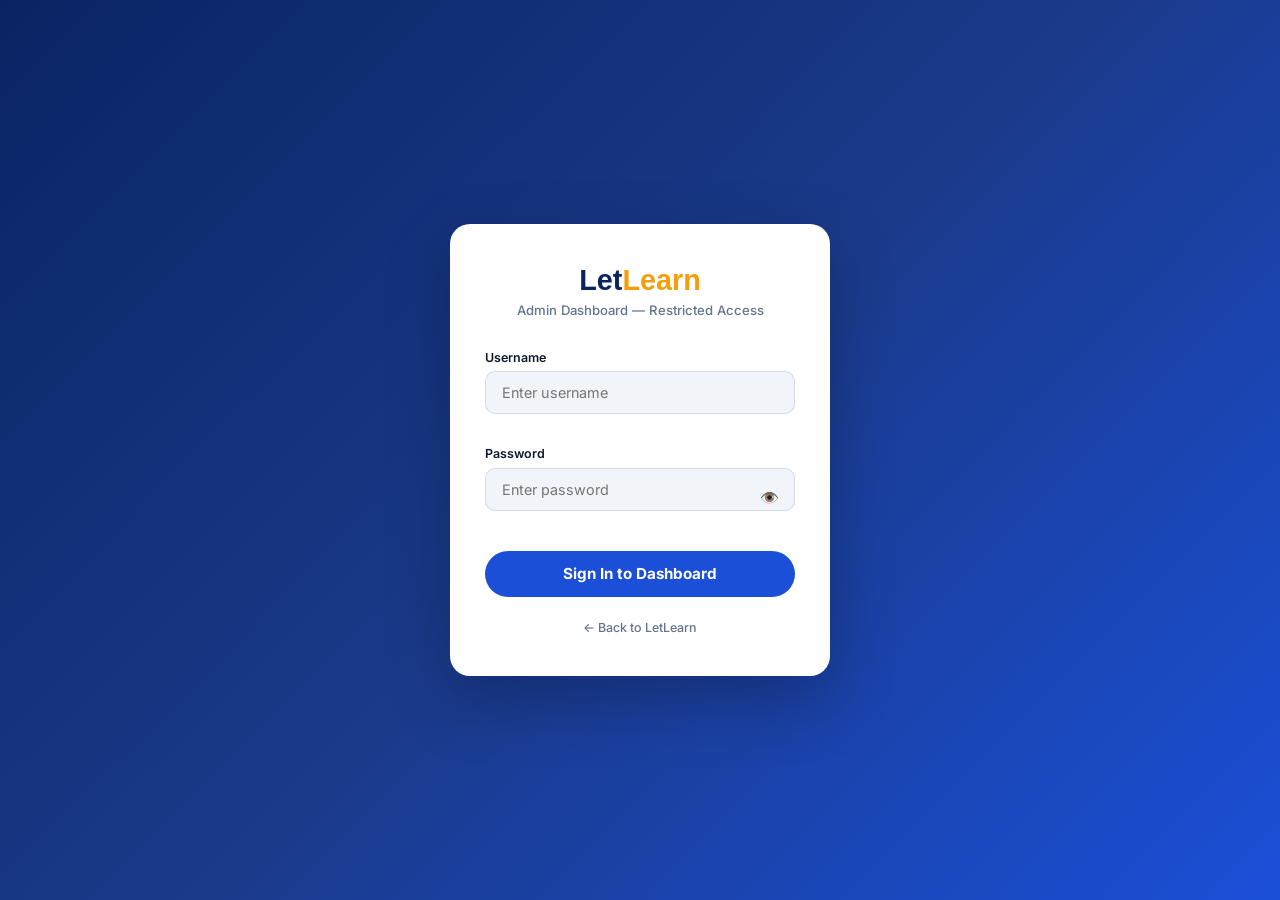
==== commit be036768: "Add files via upload" ====
--- a/admin.html
+++ b/admin.html
@@ -5,11 +5,11 @@
 <meta name="viewport" content="width=device-width, initial-scale=1.0"/>
 <title>Admin Dashboard — LetLearn</title>
 <link rel="preconnect" href="https://fonts.googleapis.com"/>
-<link href="https://fonts.googleapis.com/css2?family=Clash+Display:wght@400;500;600;700&family=Syne:wght@400;500;600;700;800&family=Plus+Jakarta+Sans:wght@300;400;500;600;700&display=swap" rel="stylesheet"/>
+<link href="https://fonts.googleapis.com/css2?family=Clash+Display:wght@400;500;600;700&family=Syne:wght@400;500;600;700;800&family=Inter:wght@300;400;500;600;700&display=swap" rel="stylesheet"/>
 <style>
 *,*::before,*::after{box-sizing:border-box;margin:0;padding:0}
 html,body{height:100%}
-body{font-family:'Plus Jakarta Sans','DM Sans',sans-serif;background:#EEF2F7;color:#0F172A;display:flex;min-height:100vh;overflow-x:hidden}
+body{font-family:'Inter','DM Sans',sans-serif;background:#EEF2F7;color:#0F172A;display:flex;min-height:100vh;overflow-x:hidden}
 a{text-decoration:none;color:inherit}
 button{cursor:pointer;border:none;font-family:inherit}
 
@@ -241,9 +241,74 @@
 .mob-menu-btn span{display:block;width:20px;height:2px;background:var(--blue);border-radius:2px}
 .sidebar-overlay{display:none;position:fixed;inset:0;background:rgba(0,0,0,.4);z-index:199}
 .sidebar-overlay.show{display:block}
+
+/* ── LOGIN OVERLAY ────────────────────────────────────────────── */
+.admin-login-overlay {
+  position: fixed; inset: 0; z-index: 9999;
+  background: linear-gradient(135deg, #0A2463 0%, #1a3a8a 50%, #1B4FD8 100%);
+  display: flex; align-items: center; justify-content: center;
+  font-family: 'Inter', sans-serif;
+}
+.admin-login-overlay.hidden { display: none; }
+.login-card {
+  background: white; border-radius: 20px;
+  padding: 2.5rem 2.2rem; width: 100%; max-width: 380px;
+  box-shadow: 0 24px 64px rgba(0,0,0,0.25);
+  text-align: center;
+}
+.login-logo {
+  font-family: 'Clash Display', sans-serif;
+  font-weight: 700; font-size: 1.8rem; color: #0A2463; margin-bottom: .3rem;
+}
+.login-logo span { color: #F59E0B; }
+.login-subtitle { font-size: .82rem; color: #64748B; margin-bottom: 2rem; font-weight: 500; }
+.login-label { display: block; font-size: .78rem; font-weight: 600; color: #0F172A; text-align: left; margin-bottom: .4rem; }
+.login-input {
+  width: 100%; padding: .75rem 1rem; border-radius: 10px;
+  border: 1.5px solid rgba(10,36,99,.12); font-size: .9rem;
+  color: #0F172A; background: #F1F5F9; margin-bottom: 1rem;
+  font-family: inherit; transition: border-color .2s;
+}
+.login-input:focus { outline: none; border-color: #1B4FD8; background: white; }
+.login-btn {
+  width: 100%; padding: .85rem; border-radius: 50px;
+  background: #1B4FD8; color: white; font-weight: 700; font-size: .95rem;
+  font-family: inherit; cursor: pointer; border: none; transition: all .2s;
+  margin-top: .5rem;
+}
+.login-btn:hover { background: #0A2463; transform: translateY(-1px); }
+.login-error {
+  background: rgba(239,68,68,.1); color: #DC2626;
+  font-size: .8rem; font-weight: 600; padding: .6rem 1rem;
+  border-radius: 8px; margin-bottom: 1rem; display: none;
+}
+.login-error.show { display: block; }
 </style>
 </head>
 <body>
+
+<!-- ADMIN LOGIN OVERLAY -->
+<div class="admin-login-overlay" id="adminLoginOverlay">
+  <div class="login-card">
+    <div class="login-logo">Let<span>Learn</span></div>
+    <div class="login-subtitle">Admin Dashboard — Restricted Access</div>
+    <div class="login-error" id="loginError">❌ Invalid username or password</div>
+    <div style="text-align:left;margin-bottom:1rem">
+      <label class="login-label">Username</label>
+      <input type="text" id="adminUsername" class="login-input" placeholder="Enter username" autocomplete="off"/>
+    </div>
+    <div style="text-align:left;margin-bottom:1rem">
+      <label class="login-label">Password</label>
+      <div style="position:relative">
+        <input type="password" id="adminPassword" class="login-input" placeholder="Enter password" style="padding-right:3rem" onkeydown="if(event.key==='Enter')doAdminLogin()"/>
+        <button onclick="toggleAdminPw(this)" style="position:absolute;right:1rem;top:50%;transform:translateY(-50%);color:#94A3B8;font-size:.95rem;background:none;border:none;cursor:pointer">👁️</button>
+      </div>
+    </div>
+    <button class="login-btn" onclick="doAdminLogin()">Sign In to Dashboard</button>
+    <div style="margin-top:1.2rem"><a href="index.html" style="font-size:.78rem;color:#64748B;text-decoration:none;font-weight:500">← Back to LetLearn</a></div>
+  </div>
+</div>
+
 
 <!-- SIDEBAR OVERLAY (mobile) -->
 <div class="sidebar-overlay" id="sidebarOverlay" onclick="closeSidebar()"></div>
@@ -890,6 +955,38 @@
   setTimeout(() => t.classList.remove('show'), 3500);
 }
 
+
+// ── ADMIN LOGIN ───────────────────────────────────────────────────────────
+const ADMIN_CREDS = { username: 'Admin', password: 'letlearn@admin2026' };
+
+function doAdminLogin() {
+  const u = document.getElementById('adminUsername').value.trim();
+  const p = document.getElementById('adminPassword').value;
+  const err = document.getElementById('loginError');
+  if (u === ADMIN_CREDS.username && p === ADMIN_CREDS.password) {
+    err.classList.remove('show');
+    document.getElementById('adminLoginOverlay').classList.add('hidden');
+    sessionStorage.setItem('adminAuth', '1');
+  } else {
+    err.classList.add('show');
+    document.getElementById('adminPassword').value = '';
+    document.getElementById('adminPassword').focus();
+  }
+}
+
+function toggleAdminPw(btn) {
+  const inp = document.getElementById('adminPassword');
+  inp.type = inp.type === 'password' ? 'text' : 'password';
+  btn.textContent = inp.type === 'password' ? '👁️' : '🙈';
+}
+
+// Check session on load
+(function() {
+  if (sessionStorage.getItem('adminAuth') === '1') {
+    document.getElementById('adminLoginOverlay').classList.add('hidden');
+  }
+})();
+
 // ── INIT ──────────────────────────────────────────────────────────────────
 document.addEventListener('DOMContentLoaded', () => {
   // Set date
